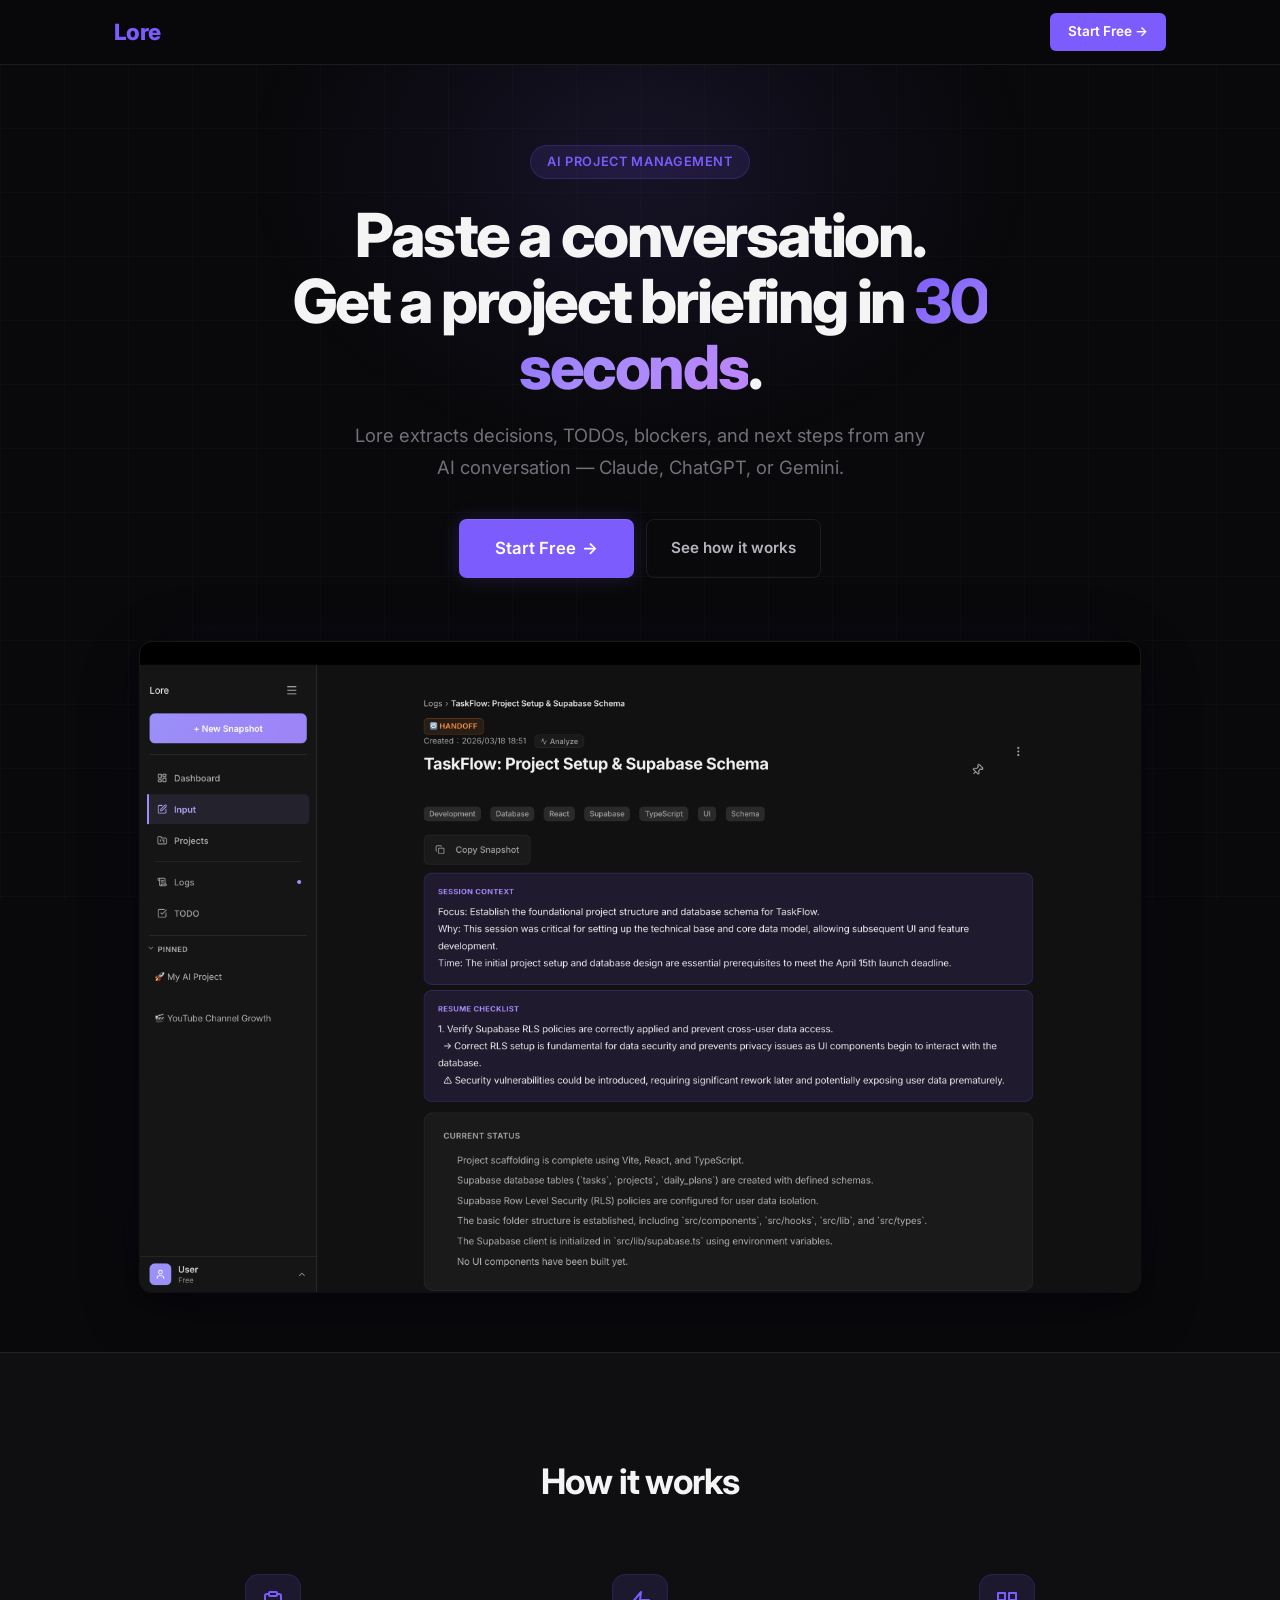
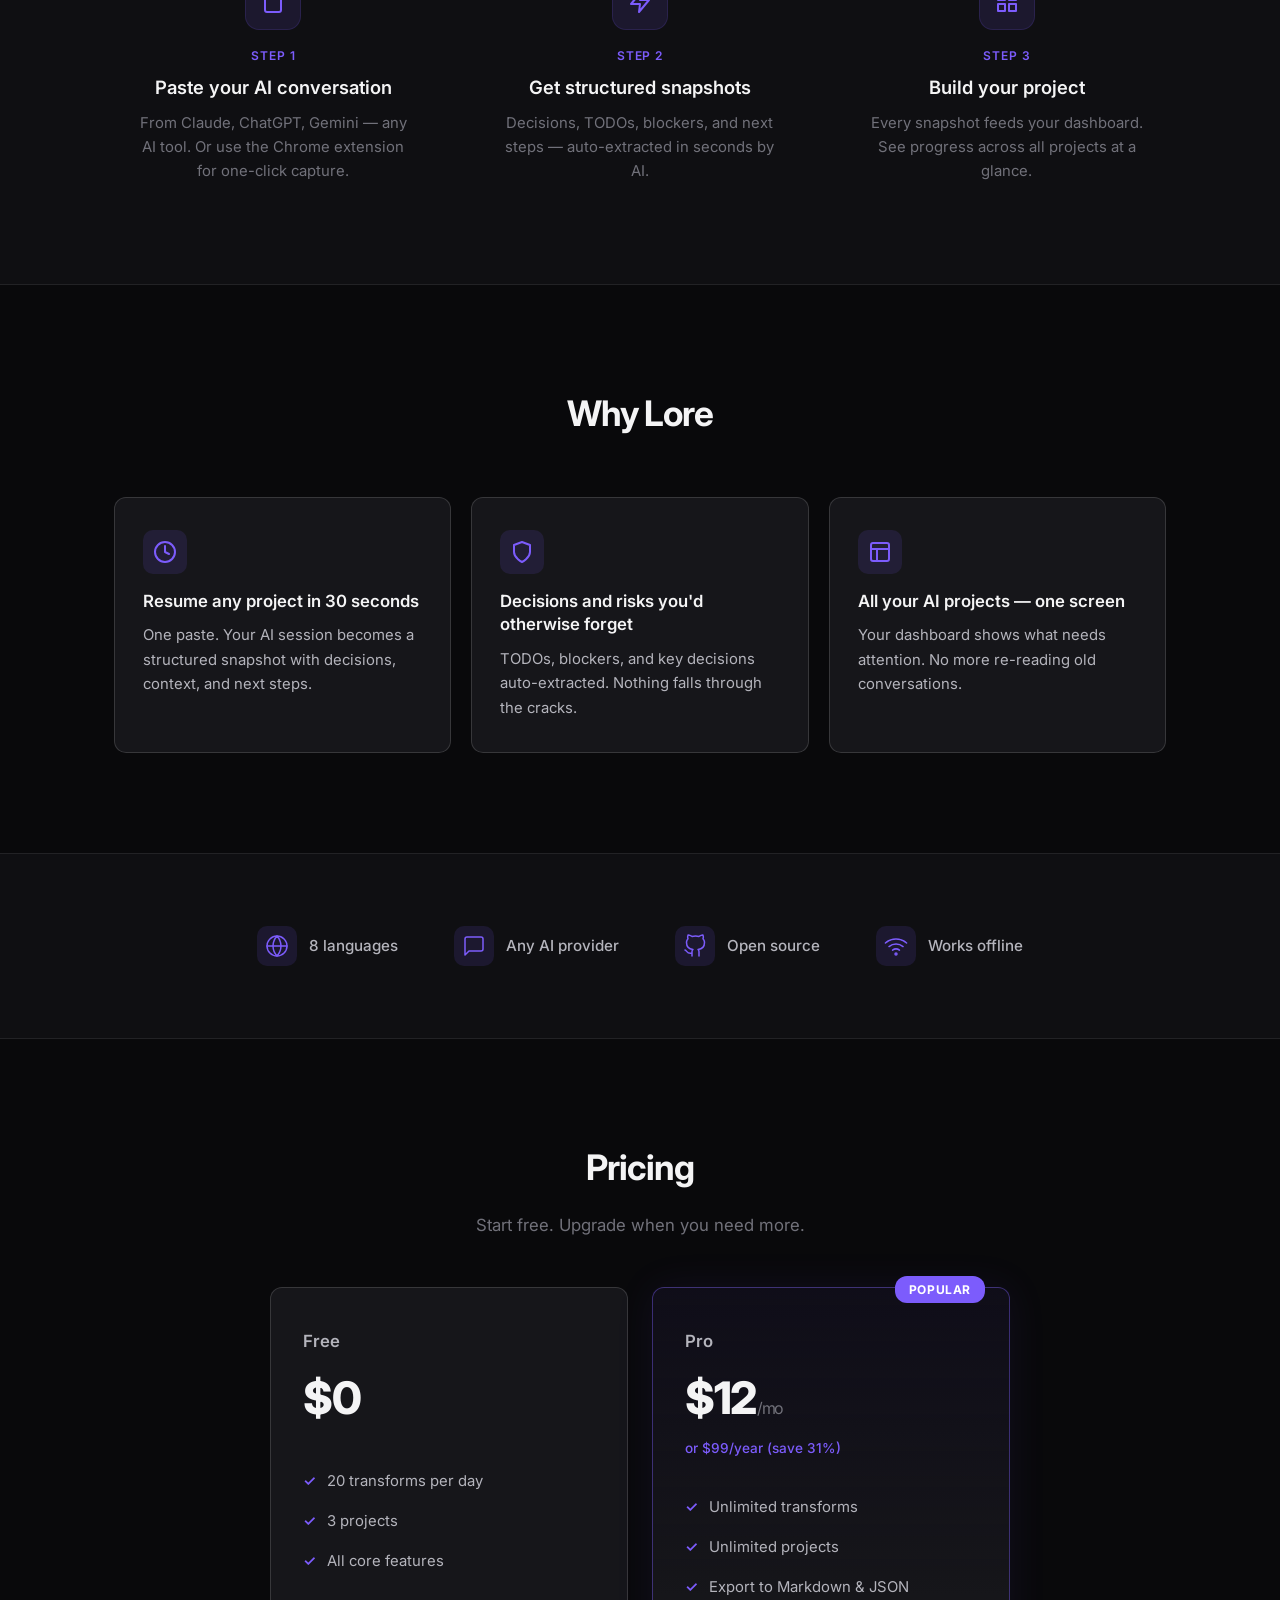
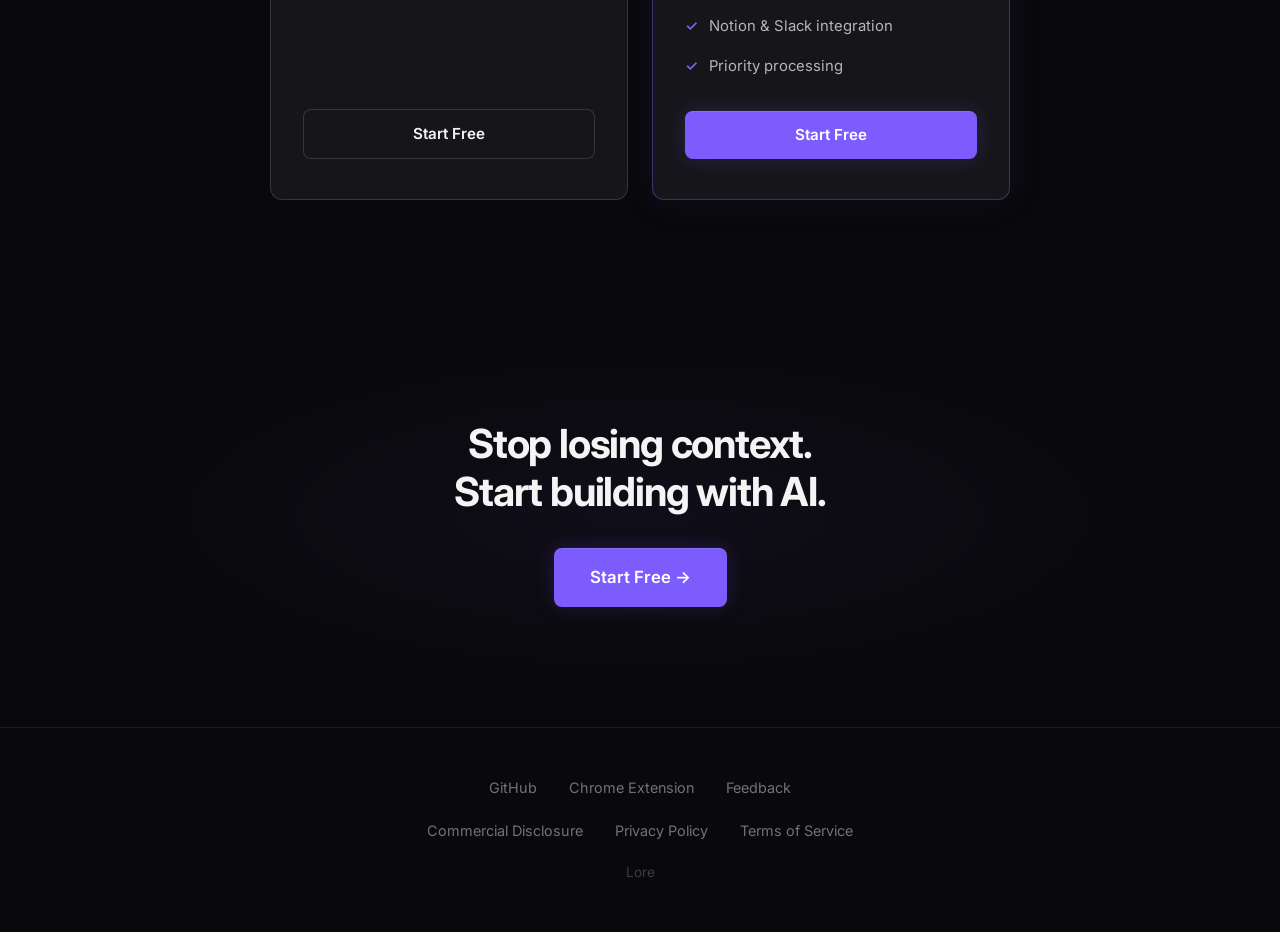
==== index.html @ dc7d28b9 "Initial commit: Lore static landing page" ====
<!DOCTYPE html>
<html lang="en">
<head>
  <meta charset="UTF-8">
  <meta name="viewport" content="width=device-width, initial-scale=1.0">
  <title>Lore — Paste a conversation. Get a project briefing in 30 seconds.</title>
  <meta name="description" content="Lore extracts decisions, TODOs, blockers, and next steps from any AI conversation — Claude, ChatGPT, or Gemini.">
  <meta property="og:title" content="Lore — Paste a conversation. Get a project briefing in 30 seconds.">
  <meta property="og:description" content="Lore extracts decisions, TODOs, blockers, and next steps from any AI conversation — Claude, ChatGPT, or Gemini.">
  <meta property="og:image" content="hero-screenshot.png">
  <meta property="og:type" content="website">
  <meta name="twitter:card" content="summary_large_image">
  <meta name="twitter:title" content="Lore — Paste a conversation. Get a project briefing in 30 seconds.">
  <meta name="twitter:description" content="Lore extracts decisions, TODOs, blockers, and next steps from any AI conversation — Claude, ChatGPT, or Gemini.">
  <meta name="twitter:image" content="hero-screenshot.png">
  <link rel="preconnect" href="https://fonts.googleapis.com">
  <link rel="preconnect" href="https://fonts.gstatic.com" crossorigin>
  <link href="https://fonts.googleapis.com/css2?family=Inter:wght@400;500;600;700;800&display=swap" rel="stylesheet">
  <link rel="stylesheet" href="style.css">
</head>
<body>

  <!-- Background grid -->
  <div class="bg-grid" aria-hidden="true"></div>

  <!-- Header -->
  <header class="site-header">
    <div class="container header-inner">
      <a href="#" class="logo" onclick="window.scrollTo({top:0,behavior:'smooth'});return false;">Lore</a>
      <a href="https://lore-lp-one.vercel.app" class="btn btn-sm">Start Free &rarr;</a>
    </div>
  </header>

  <main>

    <!-- Hero -->
    <section class="hero">
      <div class="hero-glow" aria-hidden="true"></div>
      <div class="container hero-content">
        <div class="hero-badge">AI Project Management</div>
        <h1 class="hero-headline">Paste a conversation.<br>Get a project briefing in <span class="text-gradient">30 seconds</span>.</h1>
        <p class="hero-sub">Lore extracts decisions, TODOs, blockers, and next steps from any AI conversation — Claude, ChatGPT, or Gemini.</p>
        <div class="hero-ctas">
          <a href="https://lore-lp-one.vercel.app" class="btn btn-primary btn-lg">Start Free <span aria-hidden="true">&rarr;</span></a>
          <a href="#how" class="btn btn-ghost">See how it works</a>
        </div>
        <div class="hero-screenshot-wrap">
          <img src="hero-screenshot.png" alt="Lore app screenshot showing a structured project snapshot" class="hero-screenshot" width="1000" height="625" loading="eager">
        </div>
      </div>
    </section>

    <!-- How It Works -->
    <section class="how-it-works" id="how">
      <div class="container">
        <h2 class="section-title">How it works</h2>
        <div class="steps-grid">
          <div class="step">
            <div class="step-icon">
              <svg width="24" height="24" viewBox="0 0 24 24" fill="none" stroke="currentColor" stroke-width="2" stroke-linecap="round" stroke-linejoin="round"><path d="M16 4h2a2 2 0 0 1 2 2v14a2 2 0 0 1-2 2H6a2 2 0 0 1-2-2V6a2 2 0 0 1 2-2h2"/><rect x="8" y="2" width="8" height="4" rx="1" ry="1"/></svg>
            </div>
            <span class="step-number">Step 1</span>
            <h3 class="step-heading">Paste your AI conversation</h3>
            <p class="step-desc">From Claude, ChatGPT, Gemini — any AI tool. Or use the Chrome extension for one-click capture.</p>
          </div>
          <div class="step">
            <div class="step-icon">
              <svg width="24" height="24" viewBox="0 0 24 24" fill="none" stroke="currentColor" stroke-width="2" stroke-linecap="round" stroke-linejoin="round"><polygon points="13 2 3 14 12 14 11 22 21 10 12 10 13 2"/></svg>
            </div>
            <span class="step-number">Step 2</span>
            <h3 class="step-heading">Get structured snapshots</h3>
            <p class="step-desc">Decisions, TODOs, blockers, and next steps — auto-extracted in seconds by AI.</p>
          </div>
          <div class="step">
            <div class="step-icon">
              <svg width="24" height="24" viewBox="0 0 24 24" fill="none" stroke="currentColor" stroke-width="2" stroke-linecap="round" stroke-linejoin="round"><rect x="3" y="3" width="7" height="7"/><rect x="14" y="3" width="7" height="7"/><rect x="14" y="14" width="7" height="7"/><rect x="3" y="14" width="7" height="7"/></svg>
            </div>
            <span class="step-number">Step 3</span>
            <h3 class="step-heading">Build your project</h3>
            <p class="step-desc">Every snapshot feeds your dashboard. See progress across all projects at a glance.</p>
          </div>
        </div>
      </div>
    </section>

    <!-- Features -->
    <section class="features" id="features">
      <div class="container">
        <h2 class="section-title">Why Lore</h2>
        <div class="features-grid">
          <div class="feature-card">
            <div class="feature-icon">
              <svg width="24" height="24" viewBox="0 0 24 24" fill="none" stroke="currentColor" stroke-width="2" stroke-linecap="round" stroke-linejoin="round"><circle cx="12" cy="12" r="10"/><polyline points="12 6 12 12 16 14"/></svg>
            </div>
            <h3 class="feature-heading">Resume any project in 30 seconds</h3>
            <p class="feature-desc">One paste. Your AI session becomes a structured snapshot with decisions, context, and next steps.</p>
          </div>
          <div class="feature-card">
            <div class="feature-icon">
              <svg width="24" height="24" viewBox="0 0 24 24" fill="none" stroke="currentColor" stroke-width="2" stroke-linecap="round" stroke-linejoin="round"><path d="M12 22s8-4 8-10V5l-8-3-8 3v7c0 6 8 10 8 10z"/></svg>
            </div>
            <h3 class="feature-heading">Decisions and risks you'd otherwise forget</h3>
            <p class="feature-desc">TODOs, blockers, and key decisions auto-extracted. Nothing falls through the cracks.</p>
          </div>
          <div class="feature-card">
            <div class="feature-icon">
              <svg width="24" height="24" viewBox="0 0 24 24" fill="none" stroke="currentColor" stroke-width="2" stroke-linecap="round" stroke-linejoin="round"><rect x="3" y="3" width="18" height="18" rx="2" ry="2"/><line x1="3" y1="9" x2="21" y2="9"/><line x1="9" y1="21" x2="9" y2="9"/></svg>
            </div>
            <h3 class="feature-heading">All your AI projects — one screen</h3>
            <p class="feature-desc">Your dashboard shows what needs attention. No more re-reading old conversations.</p>
          </div>
        </div>
      </div>
    </section>

    <!-- Social Proof -->
    <section class="social-proof">
      <div class="container">
        <div class="stats-row">
          <div class="stat">
            <div class="stat-icon-wrap">
              <svg width="24" height="24" viewBox="0 0 24 24" fill="none" stroke="currentColor" stroke-width="1.5" stroke-linecap="round" stroke-linejoin="round"><circle cx="12" cy="12" r="10"/><path d="M2 12h20"/><path d="M12 2a15.3 15.3 0 0 1 4 10 15.3 15.3 0 0 1-4 10 15.3 15.3 0 0 1-4-10 15.3 15.3 0 0 1 4-10z"/></svg>
            </div>
            <span class="stat-label">8 languages</span>
          </div>
          <div class="stat">
            <div class="stat-icon-wrap">
              <svg width="24" height="24" viewBox="0 0 24 24" fill="none" stroke="currentColor" stroke-width="1.5" stroke-linecap="round" stroke-linejoin="round"><path d="M21 15a2 2 0 0 1-2 2H7l-4 4V5a2 2 0 0 1 2-2h14a2 2 0 0 1 2 2z"/></svg>
            </div>
            <span class="stat-label">Any AI provider</span>
          </div>
          <div class="stat">
            <div class="stat-icon-wrap">
              <svg width="24" height="24" viewBox="0 0 24 24" fill="none" stroke="currentColor" stroke-width="1.5" stroke-linecap="round" stroke-linejoin="round"><path d="M9 19c-5 1.5-5-2.5-7-3m14 6v-3.87a3.37 3.37 0 0 0-.94-2.61c3.14-.35 6.44-1.54 6.44-7A5.44 5.44 0 0 0 20 4.77 5.07 5.07 0 0 0 19.91 1S18.73.65 16 2.48a13.38 13.38 0 0 0-7 0C6.27.65 5.09 1 5.09 1A5.07 5.07 0 0 0 5 4.77a5.44 5.44 0 0 0-1.5 3.78c0 5.42 3.3 6.61 6.44 7A3.37 3.37 0 0 0 9 18.13V22"/></svg>
            </div>
            <span class="stat-label">Open source</span>
          </div>
          <div class="stat">
            <div class="stat-icon-wrap">
              <svg width="24" height="24" viewBox="0 0 24 24" fill="none" stroke="currentColor" stroke-width="1.5" stroke-linecap="round" stroke-linejoin="round"><path d="M5 12.55a11 11 0 0 1 14.08 0"/><path d="M1.42 9a16 16 0 0 1 21.16 0"/><path d="M8.53 16.11a6 6 0 0 1 6.95 0"/><circle cx="12" cy="20" r="1"/></svg>
            </div>
            <span class="stat-label">Works offline</span>
          </div>
        </div>
      </div>
    </section>

    <!-- Pricing -->
    <section class="pricing" id="pricing">
      <div class="container">
        <h2 class="section-title">Pricing</h2>
        <p class="section-subtitle">Start free. Upgrade when you need more.</p>
        <div class="pricing-grid">
          <div class="pricing-card">
            <h3 class="pricing-tier">Free</h3>
            <div class="pricing-amount">$0</div>
            <ul class="pricing-features">
              <li>20 transforms per day</li>
              <li>3 projects</li>
              <li>All core features</li>
            </ul>
            <a href="https://lore-lp-one.vercel.app" class="btn btn-secondary">Start Free</a>
          </div>
          <div class="pricing-card pricing-card--pro">
            <div class="pricing-badge">Popular</div>
            <h3 class="pricing-tier">Pro</h3>
            <div class="pricing-amount">$12<span class="pricing-period">/mo</span></div>
            <p class="pricing-annual">or $99/year (save 31%)</p>
            <ul class="pricing-features">
              <li>Unlimited transforms</li>
              <li>Unlimited projects</li>
              <li>Export to Markdown & JSON</li>
              <li>Notion & Slack integration</li>
              <li>Priority processing</li>
            </ul>
            <a href="https://lore-lp-one.vercel.app" class="btn btn-primary">Start Free</a>
          </div>
        </div>
      </div>
    </section>

    <!-- CTA -->
    <section class="final-cta">
      <div class="container">
        <h2 class="cta-headline">Stop losing context.<br>Start building with AI.</h2>
        <a href="https://lore-lp-one.vercel.app" class="btn btn-primary btn-lg">Start Free &rarr;</a>
      </div>
    </section>

  </main>

  <!-- Footer -->
  <footer class="site-footer">
    <div class="container footer-inner">
      <nav class="footer-links" aria-label="Footer navigation">
        <a href="https://github.com/yo-ban/lore-pwa" target="_blank" rel="noopener noreferrer">GitHub</a>
        <a href="https://chromewebstore.google.com/detail/lore-ai-conversation-snap/opkdpjpgkjcjpkahbljjnhnahliedmkc" target="_blank" rel="noopener noreferrer">Chrome Extension</a>
        <a href="https://github.com/yo-ban/lore-pwa/issues" target="_blank" rel="noopener noreferrer">Feedback</a>
      </nav>
      <nav class="footer-links footer-legal" aria-label="Legal">
        <a href="legal/tokushoho.html">Commercial Disclosure</a>
        <a href="legal/privacy.html">Privacy Policy</a>
        <a href="legal/terms.html">Terms of Service</a>
      </nav>
      <p class="footer-brand">Lore</p>
    </div>
  </footer>

</body>
</html>
---- style.css ----
/* ============================================
   Lore Landing Page — style.css
   ============================================ */

/* --- Reset & Base --- */
*, *::before, *::after { margin: 0; padding: 0; box-sizing: border-box; }

:root {
  --bg: #09090b;
  --bg-alt: #0f0f12;
  --surface: #16161a;
  --surface-hover: #1c1c22;
  --text: #f4f4f5;
  --text-secondary: #b4b4bc;
  --muted: #71717a;
  --accent: #7c5cfc;
  --accent-hover: #6a48e6;
  --accent-soft: rgba(124, 92, 252, 0.12);
  --accent-glow: rgba(124, 92, 252, 0.2);
  --border: rgba(255, 255, 255, 0.08);
  --border-strong: rgba(255, 255, 255, 0.14);
  --radius: 12px;
  --max-w: 1100px;
}

html { scroll-behavior: smooth; -webkit-font-smoothing: antialiased; }

body {
  font-family: 'Inter', -apple-system, BlinkMacSystemFont, 'Segoe UI', sans-serif;
  background: var(--bg);
  color: var(--text);
  line-height: 1.6;
  overflow-x: hidden;
  position: relative;
}

img { max-width: 100%; height: auto; display: block; }
a { color: inherit; text-decoration: none; }
ul { list-style: none; }

/* --- Background grid --- */
.bg-grid {
  position: fixed;
  inset: 0;
  background-image:
    linear-gradient(rgba(255,255,255,0.02) 1px, transparent 1px),
    linear-gradient(90deg, rgba(255,255,255,0.02) 1px, transparent 1px);
  background-size: 64px 64px;
  pointer-events: none;
  z-index: 0;
}

/* --- Layout --- */
.container { max-width: var(--max-w); margin: 0 auto; padding: 0 24px; }

/* --- Header --- */
.site-header {
  position: sticky; top: 0; z-index: 100;
  background: rgba(9, 9, 11, 0.8);
  backdrop-filter: blur(16px);
  -webkit-backdrop-filter: blur(16px);
  border-bottom: 1px solid var(--border);
}

.header-inner {
  display: flex; align-items: center; justify-content: space-between; height: 64px;
}

.logo { font-size: 1.4rem; font-weight: 800; color: var(--accent); letter-spacing: -0.03em; }

/* --- Buttons --- */
.btn {
  display: inline-flex; align-items: center; gap: 6px;
  font-family: inherit; font-weight: 600; font-size: 0.95rem;
  border: none; border-radius: 8px; padding: 12px 24px;
  cursor: pointer; transition: all 0.2s; text-decoration: none;
}

.btn-sm { font-size: 0.85rem; padding: 8px 18px; background: var(--accent); color: #fff; border-radius: 6px; }
.btn-sm:hover { background: var(--accent-hover); }

.btn-lg { font-size: 1.05rem; padding: 16px 36px; }

.btn-primary {
  background: var(--accent); color: #fff;
  box-shadow: 0 0 20px var(--accent-glow), inset 0 1px 0 rgba(255,255,255,0.1);
}
.btn-primary:hover {
  background: var(--accent-hover);
  box-shadow: 0 0 32px var(--accent-glow), inset 0 1px 0 rgba(255,255,255,0.1);
  transform: translateY(-1px);
}

.btn-secondary {
  background: var(--surface); color: var(--text);
  border: 1px solid var(--border-strong);
}
.btn-secondary:hover { border-color: rgba(255,255,255,0.25); background: var(--surface-hover); }

.btn-ghost {
  background: transparent; color: var(--text-secondary);
  border: 1px solid var(--border);
}
.btn-ghost:hover { border-color: var(--border-strong); color: var(--text); }

/* --- Gradient text --- */
.text-gradient {
  background: linear-gradient(135deg, var(--accent), #a78bfa, #c084fc);
  -webkit-background-clip: text; -webkit-text-fill-color: transparent;
  background-clip: text;
}

/* --- Hero --- */
.hero {
  position: relative; padding: 80px 0 60px; text-align: center; overflow: hidden;
}

.hero-glow {
  position: absolute; top: -200px; left: 50%; transform: translateX(-50%);
  width: 800px; height: 600px;
  background: radial-gradient(ellipse at center, rgba(124, 92, 252, 0.12) 0%, rgba(124, 92, 252, 0.04) 40%, transparent 70%);
  pointer-events: none;
}

.hero-content { position: relative; z-index: 1; }

.hero-badge {
  display: inline-block; font-size: 0.8rem; font-weight: 600; letter-spacing: 0.05em; text-transform: uppercase;
  color: var(--accent); background: var(--accent-soft);
  border: 1px solid rgba(124, 92, 252, 0.2); border-radius: 20px;
  padding: 6px 16px; margin-bottom: 24px;
}

.hero-headline {
  font-size: 3.8rem; font-weight: 800; line-height: 1.08;
  letter-spacing: -0.04em; max-width: 820px; margin: 0 auto 20px;
}

.hero-sub {
  font-size: 1.15rem; color: var(--muted); max-width: 580px;
  margin: 0 auto 36px; line-height: 1.7;
}

.hero-ctas { display: flex; gap: 12px; justify-content: center; flex-wrap: wrap; }

.hero-screenshot-wrap { margin-top: 64px; }

.hero-screenshot {
  max-width: 1000px; margin: 0 auto; border-radius: var(--radius);
  box-shadow:
    0 4px 24px rgba(0,0,0,0.4),
    0 20px 60px rgba(0,0,0,0.3),
    0 0 0 1px var(--border),
    0 0 80px rgba(124, 92, 252, 0.06);
}

/* --- Section shared --- */
.section-title {
  font-size: 2.2rem; font-weight: 700; text-align: center;
  letter-spacing: -0.03em; margin-bottom: 16px;
}

.section-subtitle {
  text-align: center; color: var(--muted); font-size: 1.05rem; margin-bottom: 48px;
}

/* --- How It Works --- */
.how-it-works {
  padding: 100px 0; background: var(--bg-alt);
  border-top: 1px solid var(--border); border-bottom: 1px solid var(--border);
}

.how-it-works .section-title { margin-bottom: 64px; }

.steps-grid { display: grid; grid-template-columns: repeat(3, 1fr); gap: 48px; }

.step { text-align: center; }

.step-icon {
  display: inline-flex; align-items: center; justify-content: center;
  width: 56px; height: 56px; border-radius: 14px;
  background: var(--accent-soft); color: var(--accent);
  margin-bottom: 16px; border: 1px solid rgba(124, 92, 252, 0.15);
}

.step-number {
  display: block; font-size: 0.75rem; font-weight: 600;
  text-transform: uppercase; letter-spacing: 0.08em;
  color: var(--accent); margin-bottom: 8px;
}

.step-heading { font-size: 1.15rem; font-weight: 600; margin-bottom: 10px; color: var(--text); }
.step-desc { color: var(--muted); font-size: 0.93rem; line-height: 1.6; max-width: 280px; margin: 0 auto; }

/* --- Features --- */
.features { padding: 100px 0; }
.features .section-title { margin-bottom: 56px; }

.features-grid { display: grid; grid-template-columns: repeat(3, 1fr); gap: 20px; }

.feature-card {
  background: var(--surface); border: 1px solid var(--border-strong);
  border-radius: var(--radius); padding: 32px 28px;
  transition: all 0.25s;
  position: relative; overflow: hidden;
}

.feature-card::before {
  content: ''; position: absolute; top: 0; left: 0; right: 0; height: 2px;
  background: linear-gradient(90deg, transparent, var(--accent), transparent);
  opacity: 0; transition: opacity 0.25s;
}

.feature-card:hover { border-color: rgba(124, 92, 252, 0.3); background: var(--surface-hover); }
.feature-card:hover::before { opacity: 1; }

.feature-icon {
  display: inline-flex; align-items: center; justify-content: center;
  width: 44px; height: 44px; border-radius: 10px;
  background: var(--accent-soft); color: var(--accent);
  margin-bottom: 16px;
}

.feature-heading { font-size: 1.05rem; font-weight: 600; margin-bottom: 10px; line-height: 1.4; }
.feature-desc { color: var(--text-secondary); font-size: 0.93rem; line-height: 1.65; }

/* --- Social Proof --- */
.social-proof {
  padding: 72px 0; background: var(--bg-alt);
  border-top: 1px solid var(--border); border-bottom: 1px solid var(--border);
}

.stats-row { display: flex; justify-content: center; gap: 56px; flex-wrap: wrap; }

.stat { display: flex; align-items: center; gap: 12px; }

.stat-icon-wrap {
  display: flex; align-items: center; justify-content: center;
  width: 40px; height: 40px; border-radius: 10px;
  background: var(--accent-soft); color: var(--accent);
}

.stat-label { font-size: 0.95rem; font-weight: 500; color: var(--text-secondary); }

/* --- Pricing --- */
.pricing { padding: 100px 0; }

.pricing-grid {
  display: grid; grid-template-columns: repeat(2, 1fr);
  gap: 24px; max-width: 740px; margin: 0 auto;
}

.pricing-card {
  background: var(--surface); border: 1px solid var(--border-strong);
  border-radius: var(--radius); padding: 40px 32px;
  display: flex; flex-direction: column; position: relative;
}

.pricing-card--pro {
  border: 1px solid rgba(124, 92, 252, 0.4);
  background: linear-gradient(180deg, rgba(124, 92, 252, 0.06) 0%, var(--surface) 60%);
  box-shadow: 0 0 40px rgba(124, 92, 252, 0.08);
}

.pricing-badge {
  position: absolute; top: -12px; right: 24px;
  background: var(--accent); color: #fff;
  font-size: 0.75rem; font-weight: 700; text-transform: uppercase; letter-spacing: 0.05em;
  padding: 4px 14px; border-radius: 12px;
}

.pricing-tier { font-size: 1.05rem; font-weight: 600; margin-bottom: 8px; color: var(--text-secondary); }
.pricing-amount { font-size: 2.8rem; font-weight: 800; letter-spacing: -0.03em; margin-bottom: 4px; }
.pricing-period { font-size: 1rem; font-weight: 400; color: var(--muted); }
.pricing-annual { font-size: 0.85rem; color: var(--accent); margin-bottom: 4px; font-weight: 500; }

.pricing-features { margin: 24px 0; flex: 1; }

.pricing-features li {
  padding: 8px 0 8px 24px; font-size: 0.93rem; color: var(--text-secondary);
  position: relative;
}

.pricing-features li::before {
  content: '✓'; position: absolute; left: 0; color: var(--accent); font-weight: 600;
}

.pricing-card .btn { text-align: center; width: 100%; justify-content: center; }

/* --- Final CTA --- */
.final-cta {
  padding: 120px 0; text-align: center;
  background: radial-gradient(ellipse at center, rgba(124, 92, 252, 0.06) 0%, transparent 60%);
}

.cta-headline {
  font-size: 2.5rem; font-weight: 700; letter-spacing: -0.03em;
  margin-bottom: 32px; line-height: 1.2;
}

/* --- Footer --- */
.site-footer { border-top: 1px solid var(--border); padding: 48px 0; }

.footer-inner { display: flex; flex-direction: column; align-items: center; gap: 20px; }

.footer-links { display: flex; gap: 32px; flex-wrap: wrap; justify-content: center; }
.footer-links a { font-size: 0.9rem; color: var(--muted); transition: color 0.2s; }
.footer-links a:hover { color: var(--text); }

.footer-brand { font-size: 0.85rem; color: var(--muted); opacity: 0.5; }

/* --- Responsive --- */
@media (max-width: 768px) {
  .hero { padding: 60px 0 48px; }
  .hero-headline { font-size: 2.2rem; }
  .hero-sub { font-size: 1rem; }
  .hero-ctas { flex-direction: column; align-items: center; }
  .section-title { font-size: 1.7rem; }
  .steps-grid { grid-template-columns: 1fr; gap: 36px; }
  .features-grid { grid-template-columns: 1fr; gap: 16px; }
  .stats-row { flex-direction: column; align-items: center; gap: 20px; }
  .pricing-grid { grid-template-columns: 1fr; }
  .how-it-works, .features, .pricing { padding: 64px 0; }
  .final-cta { padding: 80px 0; }
  .cta-headline { font-size: 1.8rem; }
  .hero-screenshot-wrap { margin-top: 40px; }
  .btn-lg { padding: 14px 28px; font-size: 1rem; }
}
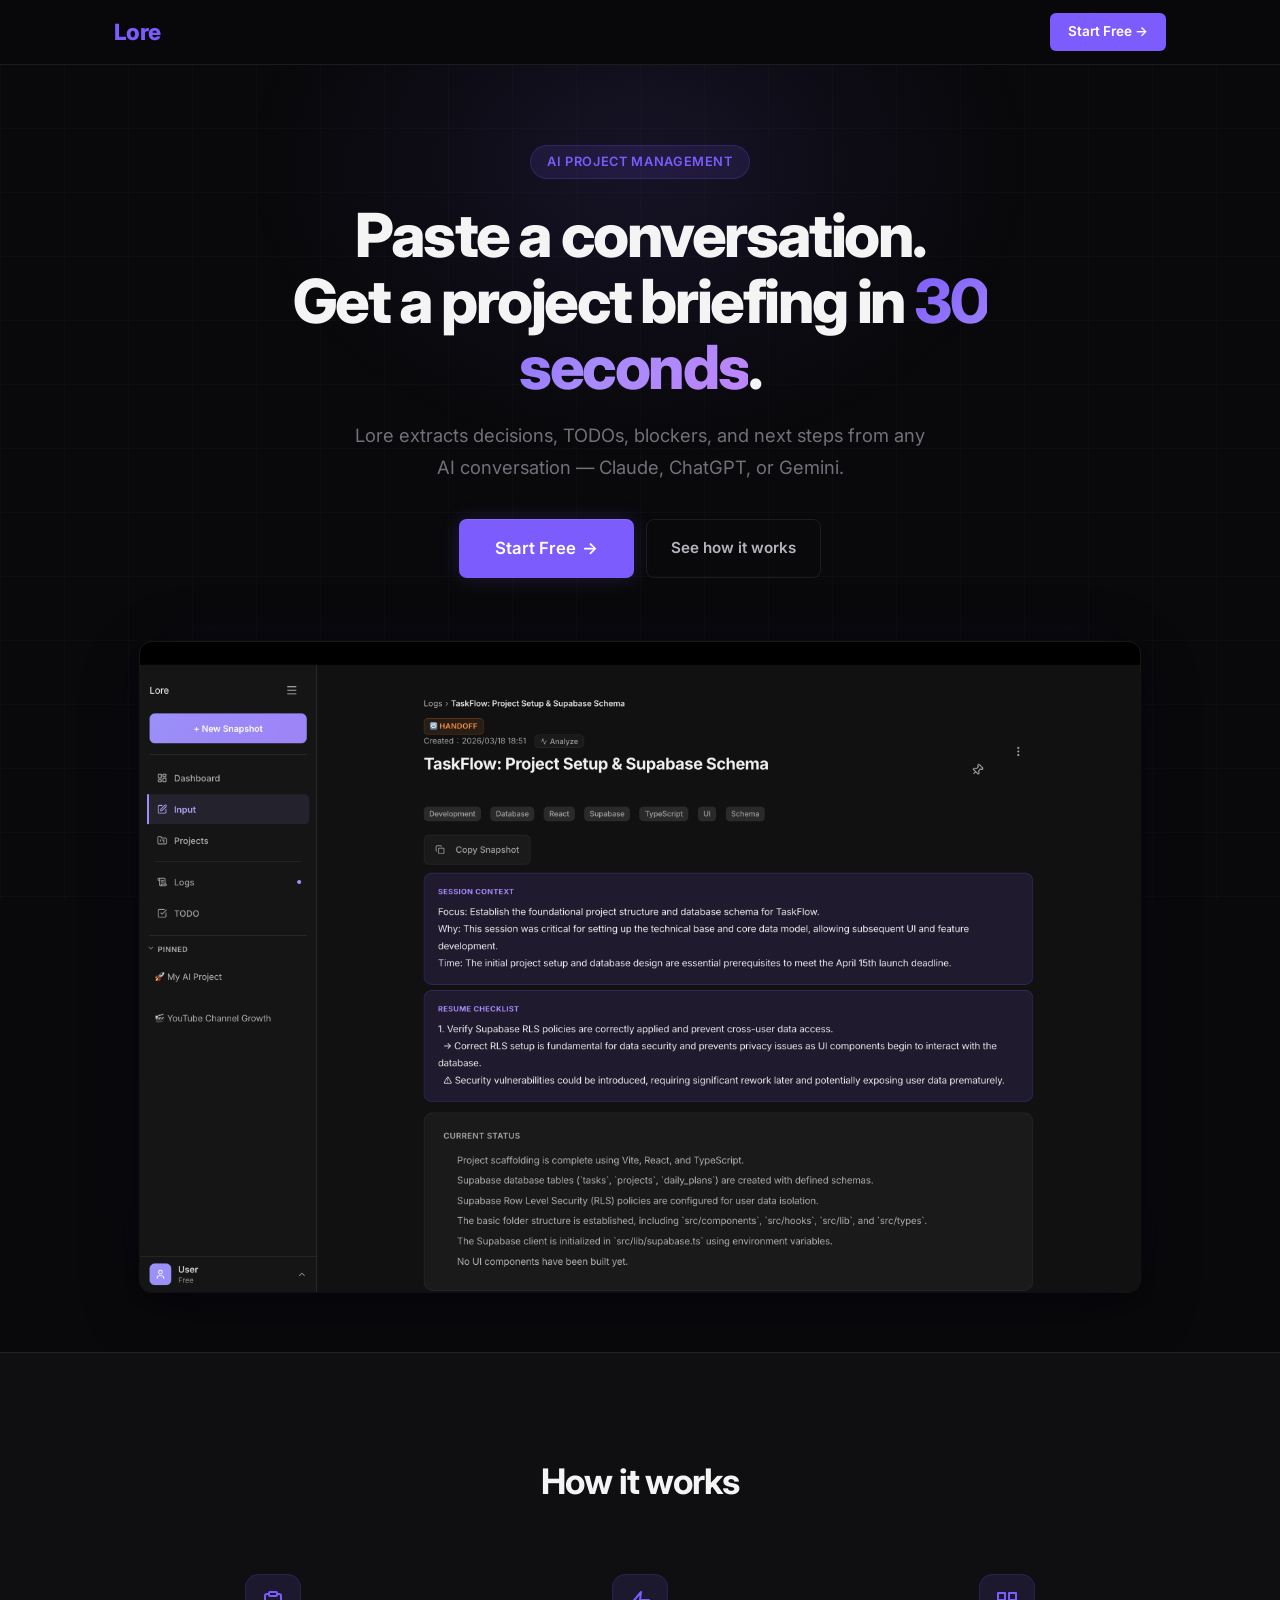
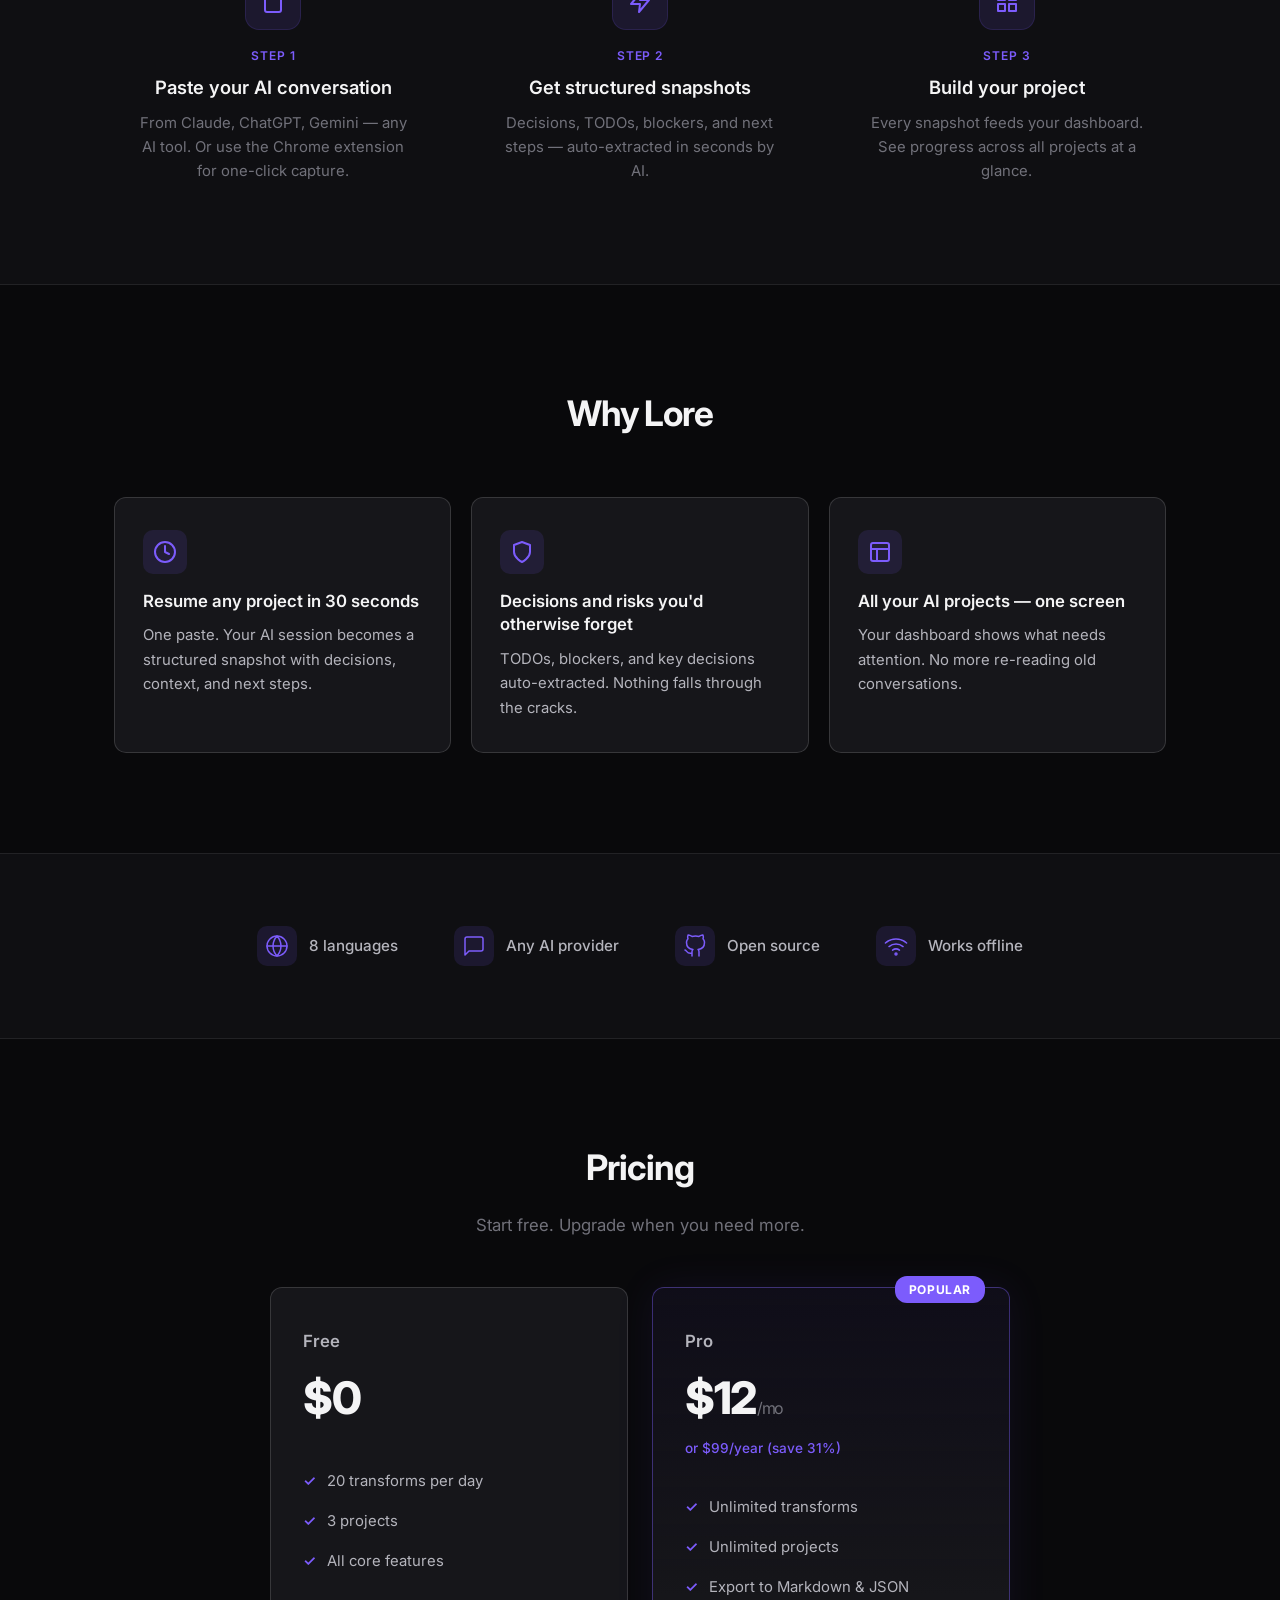
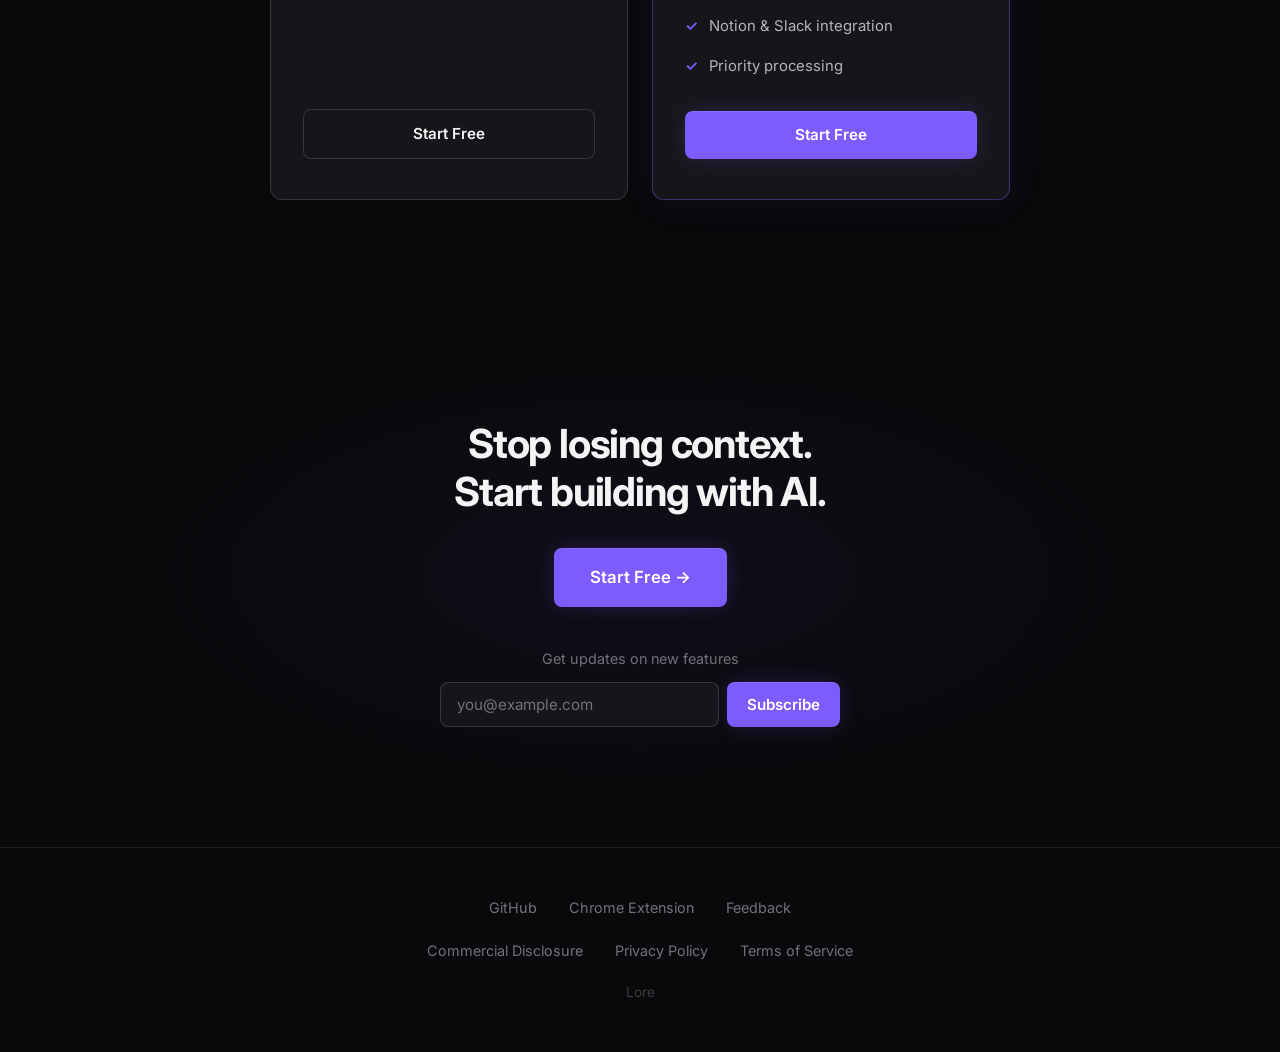
==== commit 09390b05: "feat: email signup form + style" ====
--- a/index.html
+++ b/index.html
@@ -7,12 +7,13 @@
   <meta name="description" content="Lore extracts decisions, TODOs, blockers, and next steps from any AI conversation — Claude, ChatGPT, or Gemini.">
   <meta property="og:title" content="Lore — Paste a conversation. Get a project briefing in 30 seconds.">
   <meta property="og:description" content="Lore extracts decisions, TODOs, blockers, and next steps from any AI conversation — Claude, ChatGPT, or Gemini.">
-  <meta property="og:image" content="hero-screenshot.png">
+  <meta property="og:image" content="https://lore-landing-vert.vercel.app/hero-screenshot.png">
   <meta property="og:type" content="website">
+  <meta property="og:url" content="https://lore-landing-vert.vercel.app">
   <meta name="twitter:card" content="summary_large_image">
   <meta name="twitter:title" content="Lore — Paste a conversation. Get a project briefing in 30 seconds.">
   <meta name="twitter:description" content="Lore extracts decisions, TODOs, blockers, and next steps from any AI conversation — Claude, ChatGPT, or Gemini.">
-  <meta name="twitter:image" content="hero-screenshot.png">
+  <meta name="twitter:image" content="https://lore-landing-vert.vercel.app/hero-screenshot.png">
   <link rel="preconnect" href="https://fonts.googleapis.com">
   <link rel="preconnect" href="https://fonts.gstatic.com" crossorigin>
   <link href="https://fonts.googleapis.com/css2?family=Inter:wght@400;500;600;700;800&display=swap" rel="stylesheet">
@@ -27,7 +28,7 @@
   <header class="site-header">
     <div class="container header-inner">
       <a href="#" class="logo" onclick="window.scrollTo({top:0,behavior:'smooth'});return false;">Lore</a>
-      <a href="https://lore-lp-one.vercel.app" class="btn btn-sm">Start Free &rarr;</a>
+      <a href="https://lore-lp-one.vercel.app" target="_blank" rel="noopener noreferrer" class="btn btn-sm">Start Free &rarr;</a>
     </div>
   </header>
 
@@ -41,7 +42,7 @@
         <h1 class="hero-headline">Paste a conversation.<br>Get a project briefing in <span class="text-gradient">30 seconds</span>.</h1>
         <p class="hero-sub">Lore extracts decisions, TODOs, blockers, and next steps from any AI conversation — Claude, ChatGPT, or Gemini.</p>
         <div class="hero-ctas">
-          <a href="https://lore-lp-one.vercel.app" class="btn btn-primary btn-lg">Start Free <span aria-hidden="true">&rarr;</span></a>
+          <a href="https://lore-lp-one.vercel.app" target="_blank" rel="noopener noreferrer" class="btn btn-primary btn-lg">Start Free <span aria-hidden="true">&rarr;</span></a>
           <a href="#how" class="btn btn-ghost">See how it works</a>
         </div>
         <div class="hero-screenshot-wrap">
@@ -159,7 +160,7 @@
               <li>3 projects</li>
               <li>All core features</li>
             </ul>
-            <a href="https://lore-lp-one.vercel.app" class="btn btn-secondary">Start Free</a>
+            <a href="https://lore-lp-one.vercel.app" target="_blank" rel="noopener noreferrer" class="btn btn-secondary">Start Free</a>
           </div>
           <div class="pricing-card pricing-card--pro">
             <div class="pricing-badge">Popular</div>
@@ -173,17 +174,24 @@
               <li>Notion & Slack integration</li>
               <li>Priority processing</li>
             </ul>
-            <a href="https://lore-lp-one.vercel.app" class="btn btn-primary">Start Free</a>
-          </div>
-        </div>
-      </div>
-    </section>
-
-    <!-- CTA -->
+            <a href="https://lore-lp-one.vercel.app" target="_blank" rel="noopener noreferrer" class="btn btn-primary">Start Free</a>
+          </div>
+        </div>
+      </div>
+    </section>
+
+    <!-- CTA + Email -->
     <section class="final-cta">
       <div class="container">
         <h2 class="cta-headline">Stop losing context.<br>Start building with AI.</h2>
-        <a href="https://lore-lp-one.vercel.app" class="btn btn-primary btn-lg">Start Free &rarr;</a>
+        <a href="https://lore-lp-one.vercel.app" target="_blank" rel="noopener noreferrer" class="btn btn-primary btn-lg">Start Free &rarr;</a>
+        <div class="email-signup">
+          <p class="email-label">Get updates on new features</p>
+          <form class="email-form" action="https://formspree.io/f/placeholder" method="POST">
+            <input type="email" name="email" placeholder="you@example.com" required class="email-input">
+            <button type="submit" class="btn btn-primary btn-email">Subscribe</button>
+          </form>
+        </div>
       </div>
     </section>
 
--- a/style.css
+++ b/style.css
@@ -298,6 +298,56 @@
   margin-bottom: 32px; line-height: 1.2;
 }
 
+/* --- Email Signup --- */
+.email-signup {
+  margin-top: 40px;
+}
+
+.email-label {
+  font-size: 0.9rem;
+  color: var(--muted);
+  margin-bottom: 12px;
+}
+
+.email-form {
+  display: flex;
+  gap: 8px;
+  max-width: 400px;
+  margin: 0 auto;
+}
+
+.email-input {
+  flex: 1;
+  padding: 12px 16px;
+  border-radius: 8px;
+  border: 1px solid var(--border-strong);
+  background: var(--surface);
+  color: var(--text);
+  font-family: inherit;
+  font-size: 0.95rem;
+  outline: none;
+  transition: border-color 0.2s;
+}
+
+.email-input:focus {
+  border-color: var(--accent);
+}
+
+.email-input::placeholder {
+  color: var(--muted);
+}
+
+.btn-email {
+  padding: 12px 20px;
+  white-space: nowrap;
+}
+
+@media (max-width: 768px) {
+  .email-form {
+    flex-direction: column;
+  }
+}
+
 /* --- Footer --- */
 .site-footer { border-top: 1px solid var(--border); padding: 48px 0; }
 
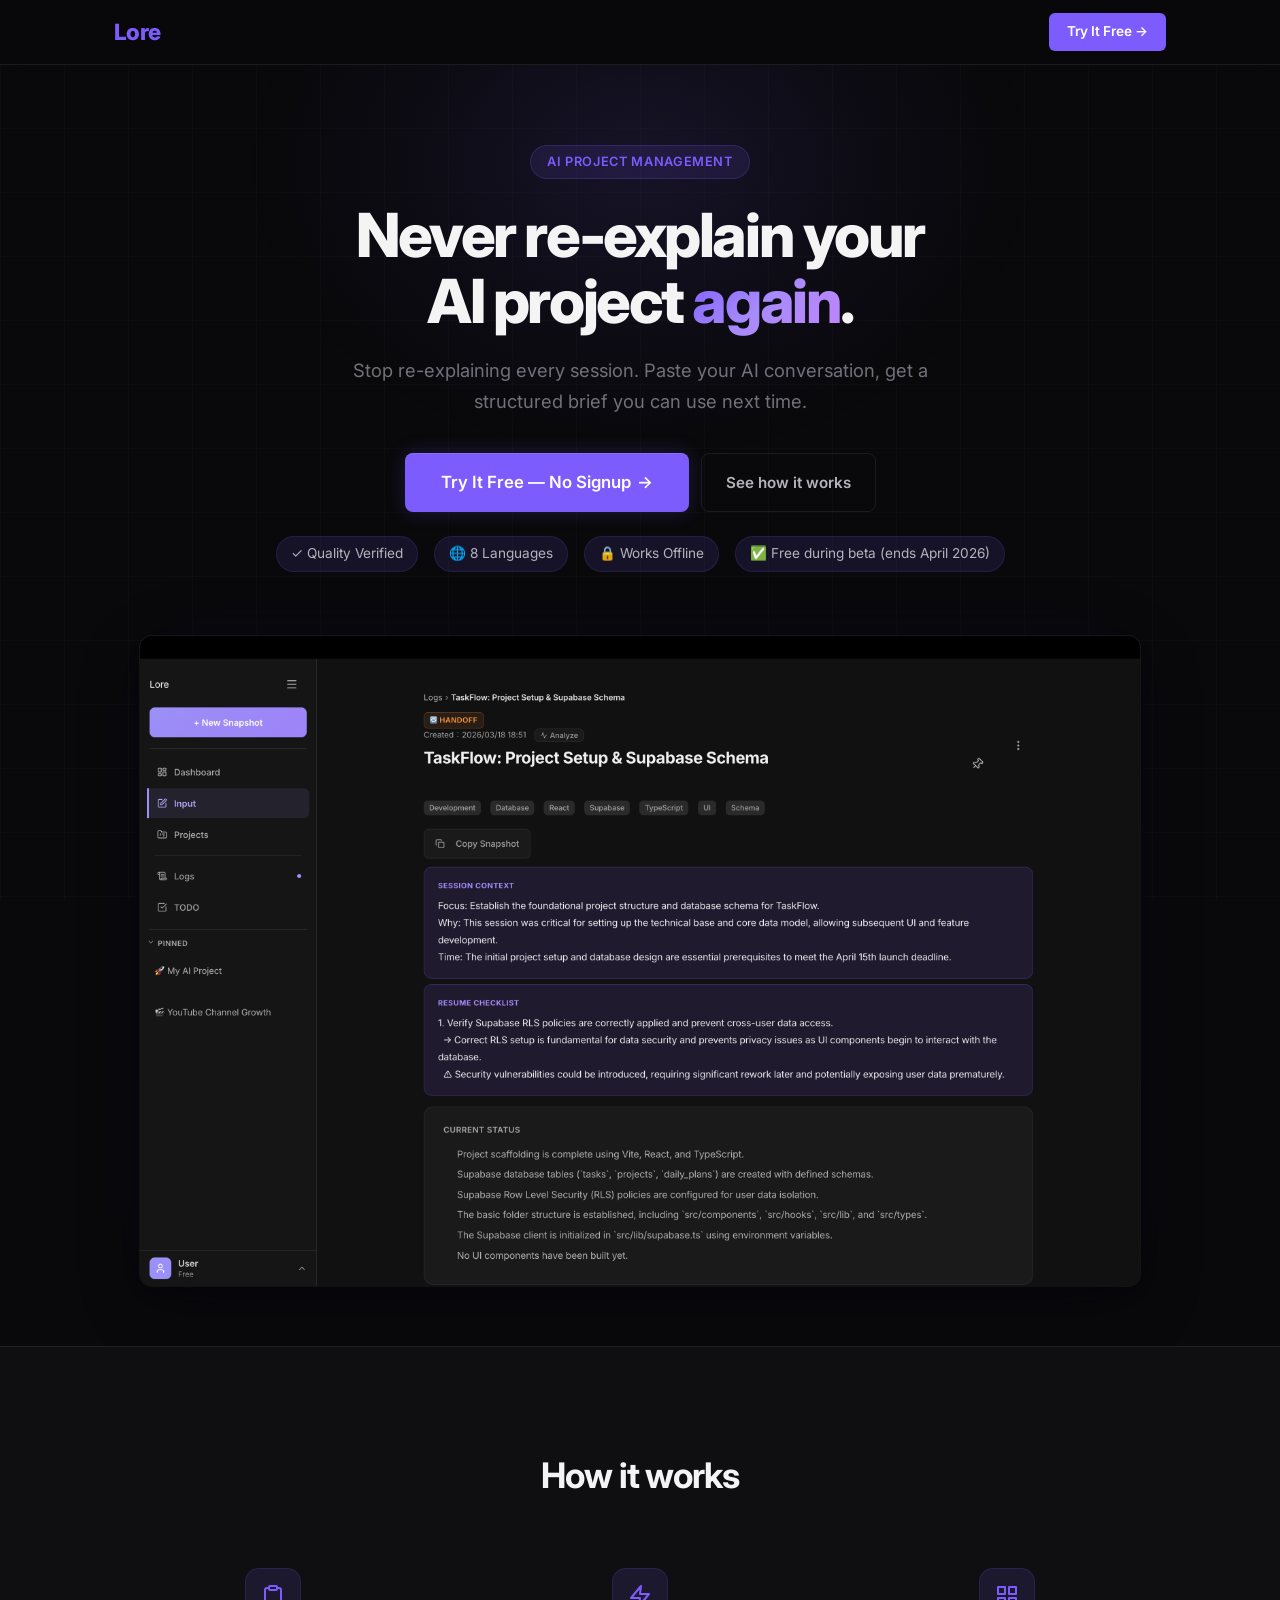
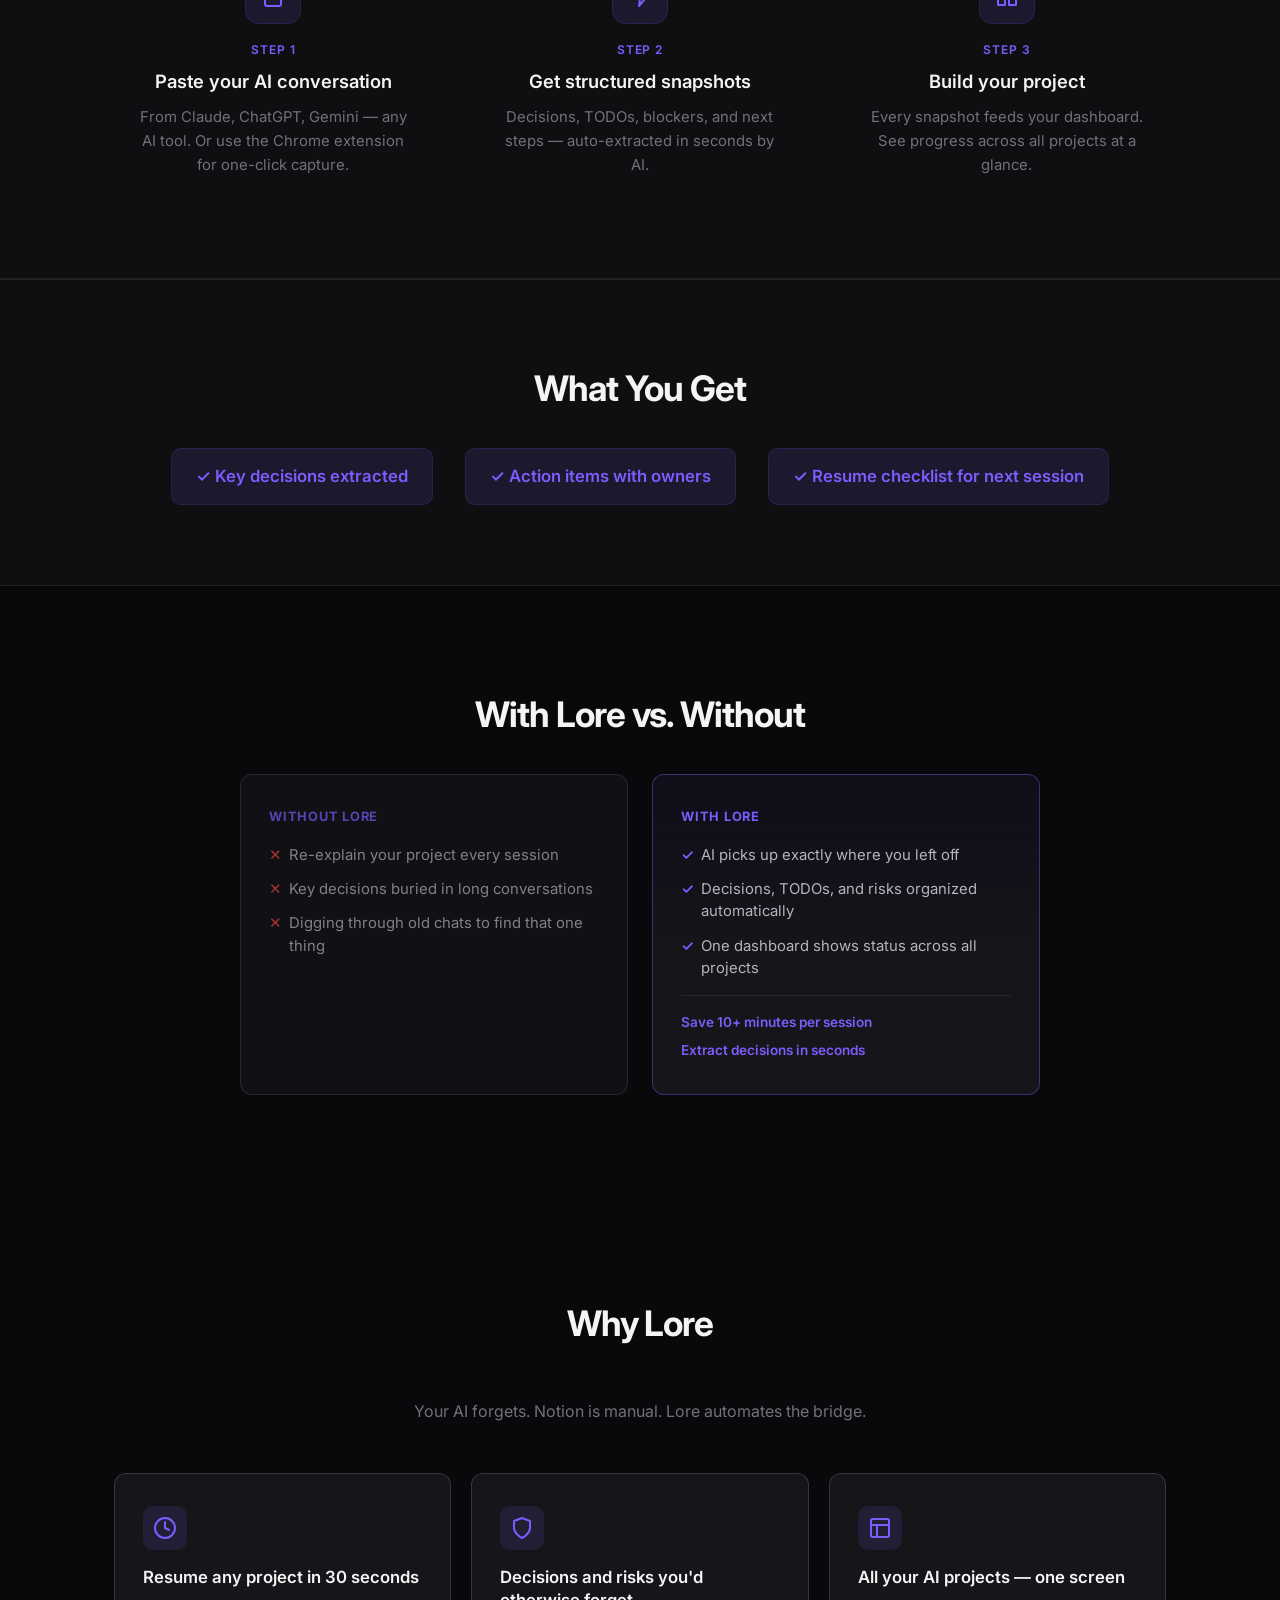
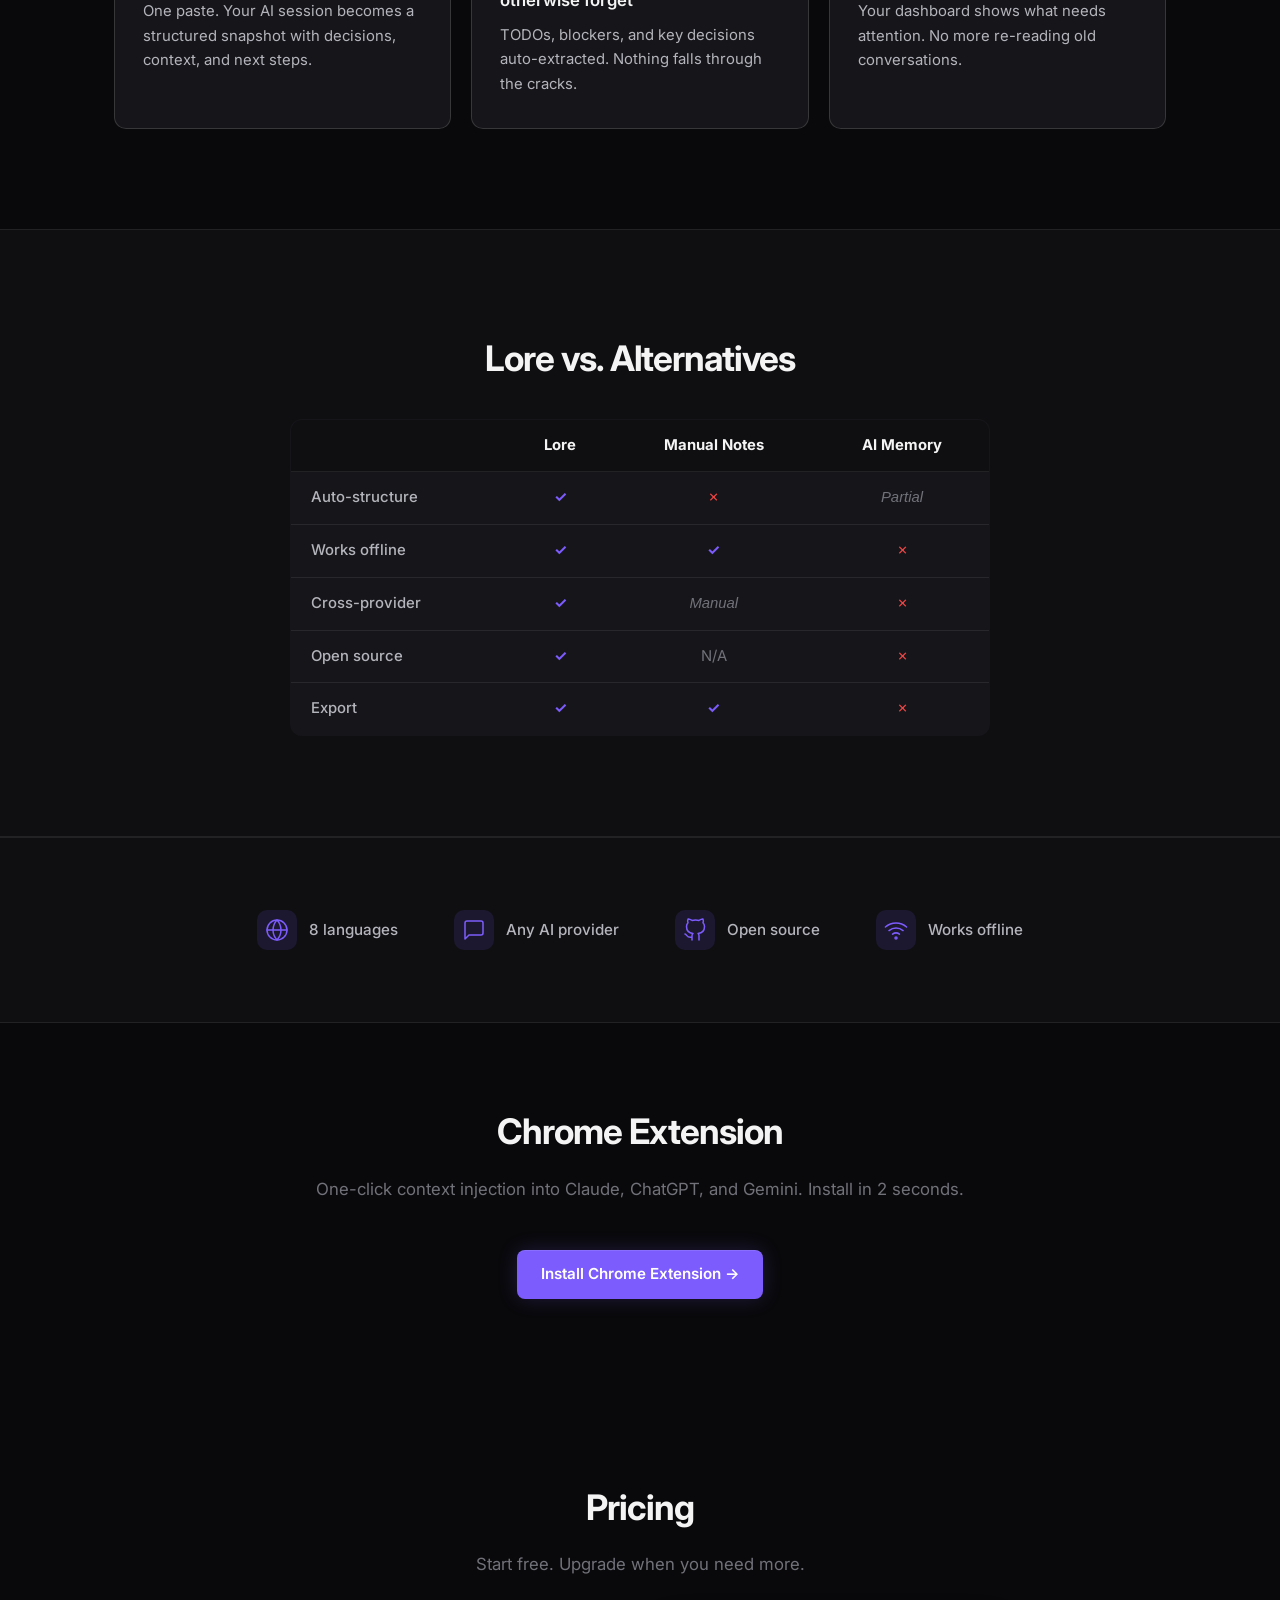
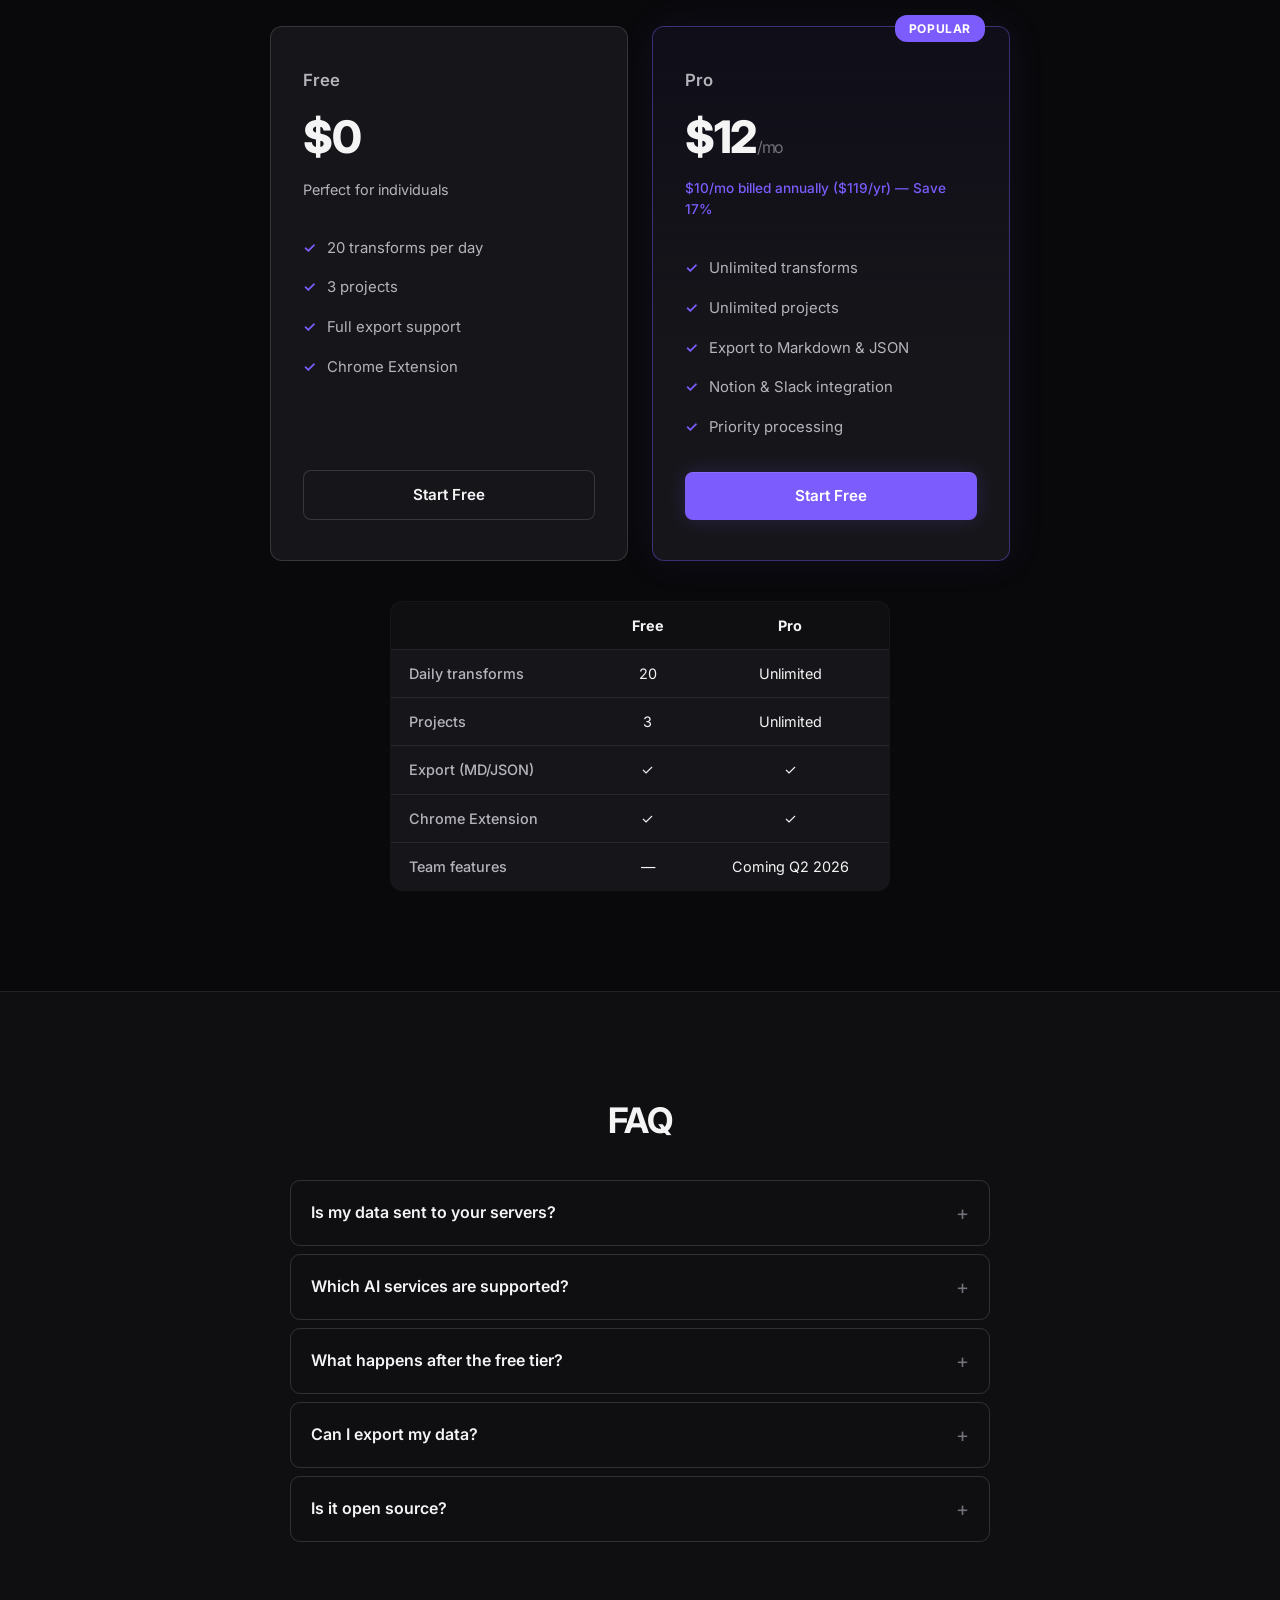
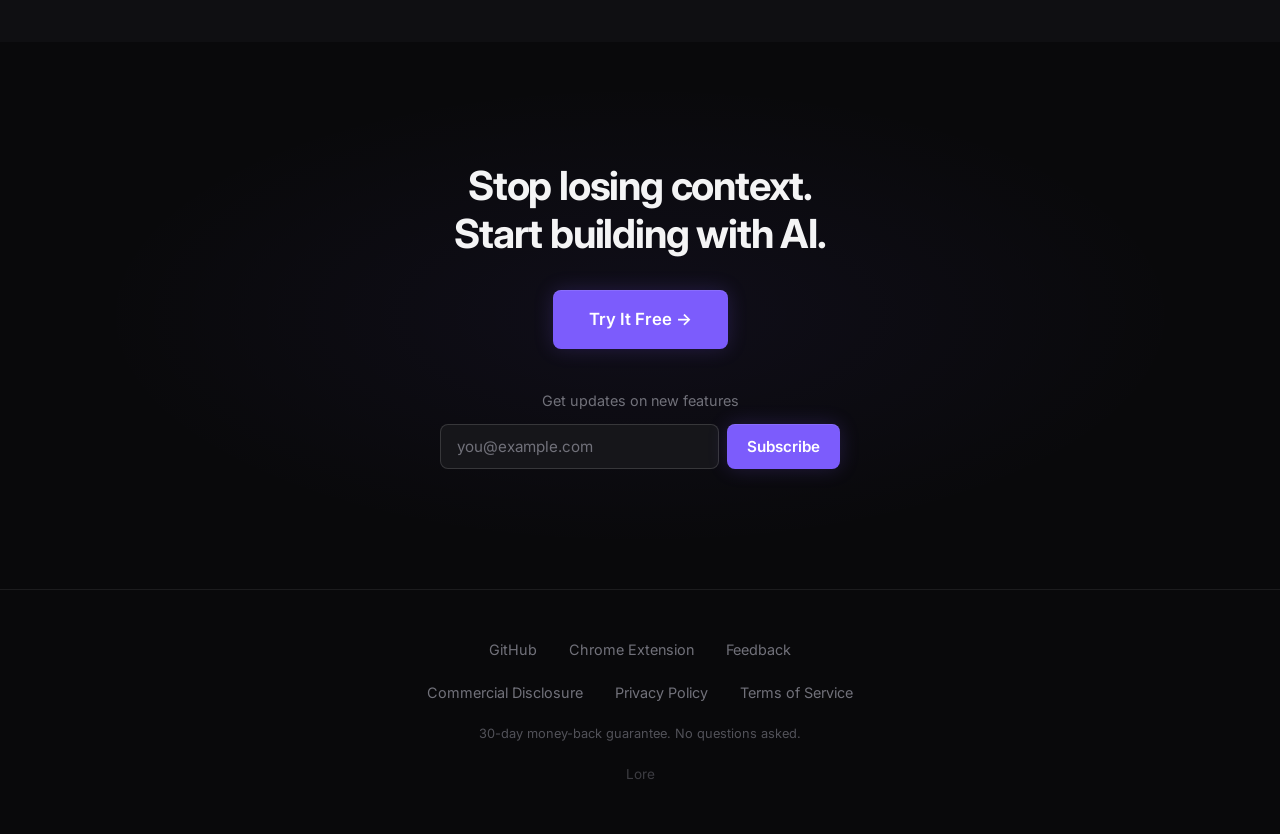
==== commit 5699a82d: "feat: LP overhaul — new headline, FAQ, comparison, Before/After, trust badges - Hero: "Never re-expl" ====
--- a/index.html
+++ b/index.html
@@ -3,16 +3,16 @@
 <head>
   <meta charset="UTF-8">
   <meta name="viewport" content="width=device-width, initial-scale=1.0">
-  <title>Lore — Paste a conversation. Get a project briefing in 30 seconds.</title>
-  <meta name="description" content="Lore extracts decisions, TODOs, blockers, and next steps from any AI conversation — Claude, ChatGPT, or Gemini.">
-  <meta property="og:title" content="Lore — Paste a conversation. Get a project briefing in 30 seconds.">
-  <meta property="og:description" content="Lore extracts decisions, TODOs, blockers, and next steps from any AI conversation — Claude, ChatGPT, or Gemini.">
+  <title>Lore — Never re-explain your AI project again</title>
+  <meta name="description" content="Stop re-explaining your project every session. Structured snapshots from Claude, ChatGPT, or Gemini. Free and open source.">
+  <meta property="og:title" content="Lore — AI Context That Persists">
+  <meta property="og:description" content="Stop re-explaining your project every session. Structured snapshots from Claude, ChatGPT, or Gemini. Free and open source.">
   <meta property="og:image" content="https://lore-landing-vert.vercel.app/hero-screenshot.png">
   <meta property="og:type" content="website">
   <meta property="og:url" content="https://lore-landing-vert.vercel.app">
   <meta name="twitter:card" content="summary_large_image">
-  <meta name="twitter:title" content="Lore — Paste a conversation. Get a project briefing in 30 seconds.">
-  <meta name="twitter:description" content="Lore extracts decisions, TODOs, blockers, and next steps from any AI conversation — Claude, ChatGPT, or Gemini.">
+  <meta name="twitter:title" content="Lore — AI Context That Persists">
+  <meta name="twitter:description" content="Stop re-explaining your project every session. Structured snapshots from Claude, ChatGPT, or Gemini. Free and open source.">
   <meta name="twitter:image" content="https://lore-landing-vert.vercel.app/hero-screenshot.png">
   <link rel="preconnect" href="https://fonts.googleapis.com">
   <link rel="preconnect" href="https://fonts.gstatic.com" crossorigin>
@@ -28,7 +28,7 @@
   <header class="site-header">
     <div class="container header-inner">
       <a href="#" class="logo" onclick="window.scrollTo({top:0,behavior:'smooth'});return false;">Lore</a>
-      <a href="https://lore-lp-one.vercel.app" target="_blank" rel="noopener noreferrer" class="btn btn-sm">Start Free &rarr;</a>
+      <a href="https://lore-lp-one.vercel.app" target="_blank" rel="noopener noreferrer" class="btn btn-sm">Try It Free &rarr;</a>
     </div>
   </header>
 
@@ -39,11 +39,17 @@
       <div class="hero-glow" aria-hidden="true"></div>
       <div class="container hero-content">
         <div class="hero-badge">AI Project Management</div>
-        <h1 class="hero-headline">Paste a conversation.<br>Get a project briefing in <span class="text-gradient">30 seconds</span>.</h1>
-        <p class="hero-sub">Lore extracts decisions, TODOs, blockers, and next steps from any AI conversation — Claude, ChatGPT, or Gemini.</p>
+        <h1 class="hero-headline">Never re-explain your<br>AI project <span class="text-gradient">again</span>.</h1>
+        <p class="hero-sub">Stop re-explaining every session. Paste your AI conversation, get a structured brief you can use next time.</p>
         <div class="hero-ctas">
-          <a href="https://lore-lp-one.vercel.app" target="_blank" rel="noopener noreferrer" class="btn btn-primary btn-lg">Start Free <span aria-hidden="true">&rarr;</span></a>
+          <a href="https://lore-lp-one.vercel.app" target="_blank" rel="noopener noreferrer" class="btn btn-primary btn-lg">Try It Free — No Signup <span aria-hidden="true">&rarr;</span></a>
           <a href="#how" class="btn btn-ghost">See how it works</a>
+        </div>
+        <div class="hero-trust-badges">
+          <span class="trust-badge">&#10003; Quality Verified</span>
+          <span class="trust-badge">&#127760; 8 Languages</span>
+          <span class="trust-badge">&#128274; Works Offline</span>
+          <span class="trust-badge">&#9989; Free during beta (ends April 2026)</span>
         </div>
         <div class="hero-screenshot-wrap">
           <img src="hero-screenshot.png" alt="Lore app screenshot showing a structured project snapshot" class="hero-screenshot" width="1000" height="625" loading="eager">
@@ -84,10 +90,52 @@
       </div>
     </section>
 
+    <!-- What You Get -->
+    <section class="what-you-get">
+      <div class="container">
+        <h2 class="section-title">What You Get</h2>
+        <div class="what-you-get-list">
+          <div class="what-you-get-item">&#10003; Key decisions extracted</div>
+          <div class="what-you-get-item">&#10003; Action items with owners</div>
+          <div class="what-you-get-item">&#10003; Resume checklist for next session</div>
+        </div>
+      </div>
+    </section>
+
+    <!-- Before / After -->
+    <section class="before-after">
+      <div class="container">
+        <h2 class="section-title">With Lore vs. Without</h2>
+        <div class="ba-grid">
+          <div class="ba-card ba-before">
+            <h3 class="ba-label">Without Lore</h3>
+            <ul>
+              <li>Re-explain your project every session</li>
+              <li>Key decisions buried in long conversations</li>
+              <li>Digging through old chats to find that one thing</li>
+            </ul>
+          </div>
+          <div class="ba-card ba-after">
+            <h3 class="ba-label">With Lore</h3>
+            <ul>
+              <li>AI picks up exactly where you left off</li>
+              <li>Decisions, TODOs, and risks organized automatically</li>
+              <li>One dashboard shows status across all projects</li>
+            </ul>
+            <div class="ba-metrics">
+              <span>Save 10+ minutes per session</span>
+              <span>Extract decisions in seconds</span>
+            </div>
+          </div>
+        </div>
+      </div>
+    </section>
+
     <!-- Features -->
     <section class="features" id="features">
       <div class="container">
         <h2 class="section-title">Why Lore</h2>
+        <p class="section-subtitle-sm">Your AI forgets. Notion is manual. Lore automates the bridge.</p>
         <div class="features-grid">
           <div class="feature-card">
             <div class="feature-icon">
@@ -114,6 +162,32 @@
       </div>
     </section>
 
+    <!-- Comparison Table -->
+    <section class="comparison">
+      <div class="container">
+        <h2 class="section-title">Lore vs. Alternatives</h2>
+        <div class="compare-table-wrap">
+          <table class="compare-table">
+            <thead>
+              <tr>
+                <th></th>
+                <th>Lore</th>
+                <th>Manual Notes</th>
+                <th>AI Memory</th>
+              </tr>
+            </thead>
+            <tbody>
+              <tr><td>Auto-structure</td><td class="yes">&#10003;</td><td class="no">&#10007;</td><td class="partial">Partial</td></tr>
+              <tr><td>Works offline</td><td class="yes">&#10003;</td><td class="yes">&#10003;</td><td class="no">&#10007;</td></tr>
+              <tr><td>Cross-provider</td><td class="yes">&#10003;</td><td class="partial">Manual</td><td class="no">&#10007;</td></tr>
+              <tr><td>Open source</td><td class="yes">&#10003;</td><td class="na">N/A</td><td class="no">&#10007;</td></tr>
+              <tr><td>Export</td><td class="yes">&#10003;</td><td class="yes">&#10003;</td><td class="no">&#10007;</td></tr>
+            </tbody>
+          </table>
+        </div>
+      </div>
+    </section>
+
     <!-- Social Proof -->
     <section class="social-proof">
       <div class="container">
@@ -143,6 +217,15 @@
             <span class="stat-label">Works offline</span>
           </div>
         </div>
+      </div>
+    </section>
+
+    <!-- Chrome Extension -->
+    <section class="chrome-ext">
+      <div class="container" style="text-align: center;">
+        <h2 class="section-title">Chrome Extension</h2>
+        <p class="section-subtitle">One-click context injection into Claude, ChatGPT, and Gemini. Install in 2 seconds.</p>
+        <a href="https://chromewebstore.google.com/detail/lore-ai-conversation-snap/opkdpjpgkjcjpkahbljjnhnahliedmkc" target="_blank" rel="noopener noreferrer" class="btn btn-primary">Install Chrome Extension &rarr;</a>
       </div>
     </section>
 
@@ -155,10 +238,12 @@
           <div class="pricing-card">
             <h3 class="pricing-tier">Free</h3>
             <div class="pricing-amount">$0</div>
+            <p class="pricing-value">Perfect for individuals</p>
             <ul class="pricing-features">
               <li>20 transforms per day</li>
               <li>3 projects</li>
-              <li>All core features</li>
+              <li>Full export support</li>
+              <li>Chrome Extension</li>
             </ul>
             <a href="https://lore-lp-one.vercel.app" target="_blank" rel="noopener noreferrer" class="btn btn-secondary">Start Free</a>
           </div>
@@ -166,7 +251,7 @@
             <div class="pricing-badge">Popular</div>
             <h3 class="pricing-tier">Pro</h3>
             <div class="pricing-amount">$12<span class="pricing-period">/mo</span></div>
-            <p class="pricing-annual">or $99/year (save 31%)</p>
+            <p class="pricing-annual">$10/mo billed annually ($119/yr) — Save 17%</p>
             <ul class="pricing-features">
               <li>Unlimited transforms</li>
               <li>Unlimited projects</li>
@@ -177,6 +262,50 @@
             <a href="https://lore-lp-one.vercel.app" target="_blank" rel="noopener noreferrer" class="btn btn-primary">Start Free</a>
           </div>
         </div>
+        <!-- Feature Comparison -->
+        <div class="pricing-compare-wrap">
+          <table class="pricing-compare-table">
+            <thead>
+              <tr><th></th><th>Free</th><th>Pro</th></tr>
+            </thead>
+            <tbody>
+              <tr><td>Daily transforms</td><td>20</td><td>Unlimited</td></tr>
+              <tr><td>Projects</td><td>3</td><td>Unlimited</td></tr>
+              <tr><td>Export (MD/JSON)</td><td>&#10003;</td><td>&#10003;</td></tr>
+              <tr><td>Chrome Extension</td><td>&#10003;</td><td>&#10003;</td></tr>
+              <tr><td>Team features</td><td>—</td><td>Coming Q2 2026</td></tr>
+            </tbody>
+          </table>
+        </div>
+      </div>
+    </section>
+
+    <!-- FAQ -->
+    <section class="faq">
+      <div class="container">
+        <h2 class="section-title">FAQ</h2>
+        <div class="faq-list">
+          <details class="faq-item">
+            <summary class="faq-question">Is my data sent to your servers?</summary>
+            <p class="faq-answer">No. Everything runs in your browser. Your conversations never leave your device. Lore uses your own API key to process conversations.</p>
+          </details>
+          <details class="faq-item">
+            <summary class="faq-question">Which AI services are supported?</summary>
+            <p class="faq-answer">Claude, ChatGPT, and Gemini. Any conversation you can copy, Lore can structure. The Chrome extension also supports one-click capture from all three.</p>
+          </details>
+          <details class="faq-item">
+            <summary class="faq-question">What happens after the free tier?</summary>
+            <p class="faq-answer">Free gives you 20 transforms per day and 3 projects. Pro unlocks unlimited everything for $12/mo ($10/mo annual).</p>
+          </details>
+          <details class="faq-item">
+            <summary class="faq-question">Can I export my data?</summary>
+            <p class="faq-answer">Yes. Export to Markdown, JSON, or copy to clipboard. No data lock-in, ever.</p>
+          </details>
+          <details class="faq-item">
+            <summary class="faq-question">Is it open source?</summary>
+            <p class="faq-answer">Yes. Fully open source on GitHub. You can inspect the code, contribute, or self-host.</p>
+          </details>
+        </div>
       </div>
     </section>
 
@@ -184,10 +313,10 @@
     <section class="final-cta">
       <div class="container">
         <h2 class="cta-headline">Stop losing context.<br>Start building with AI.</h2>
-        <a href="https://lore-lp-one.vercel.app" target="_blank" rel="noopener noreferrer" class="btn btn-primary btn-lg">Start Free &rarr;</a>
+        <a href="https://lore-lp-one.vercel.app" target="_blank" rel="noopener noreferrer" class="btn btn-primary btn-lg">Try It Free &rarr;</a>
         <div class="email-signup">
           <p class="email-label">Get updates on new features</p>
-          <form class="email-form" action="https://formspree.io/f/placeholder" method="POST">
+          <form class="email-form" action="https://formspree.io/f/mvzwdann" method="POST">
             <input type="email" name="email" placeholder="you@example.com" required class="email-input">
             <button type="submit" class="btn btn-primary btn-email">Subscribe</button>
           </form>
@@ -201,15 +330,16 @@
   <footer class="site-footer">
     <div class="container footer-inner">
       <nav class="footer-links" aria-label="Footer navigation">
-        <a href="https://github.com/yo-ban/lore-pwa" target="_blank" rel="noopener noreferrer">GitHub</a>
+        <a href="https://github.com/nao-lore/lore-app" target="_blank" rel="noopener noreferrer">GitHub</a>
         <a href="https://chromewebstore.google.com/detail/lore-ai-conversation-snap/opkdpjpgkjcjpkahbljjnhnahliedmkc" target="_blank" rel="noopener noreferrer">Chrome Extension</a>
-        <a href="https://github.com/yo-ban/lore-pwa/issues" target="_blank" rel="noopener noreferrer">Feedback</a>
+        <a href="https://github.com/nao-lore/lore-app/issues" target="_blank" rel="noopener noreferrer">Feedback</a>
       </nav>
       <nav class="footer-links footer-legal" aria-label="Legal">
         <a href="legal/tokushoho.html">Commercial Disclosure</a>
         <a href="legal/privacy.html">Privacy Policy</a>
         <a href="legal/terms.html">Terms of Service</a>
       </nav>
+      <p class="footer-refund">30-day money-back guarantee. No questions asked.</p>
       <p class="footer-brand">Lore</p>
     </div>
   </footer>
--- a/style.css
+++ b/style.css
@@ -375,4 +375,182 @@
   .cta-headline { font-size: 1.8rem; }
   .hero-screenshot-wrap { margin-top: 40px; }
   .btn-lg { padding: 14px 28px; font-size: 1rem; }
-}
+  .ba-grid { grid-template-columns: 1fr; }
+  .compare-table-wrap { overflow-x: auto; }
+  .pricing-compare-wrap { overflow-x: auto; }
+  .chrome-ext { padding: 64px 0; }
+}
+
+/* --- Trust Badges --- */
+.hero-trust-badges {
+  display: flex; gap: 16px; justify-content: center; flex-wrap: wrap;
+  margin-top: 24px;
+}
+
+.trust-badge {
+  font-size: 0.85rem; color: var(--text-secondary);
+  background: var(--accent-soft); border: 1px solid rgba(124, 92, 252, 0.15);
+  padding: 6px 14px; border-radius: 20px;
+}
+
+/* --- What You Get --- */
+.what-you-get {
+  padding: 80px 0; background: var(--bg-alt);
+  border-top: 1px solid var(--border); border-bottom: 1px solid var(--border);
+}
+
+.what-you-get-list {
+  display: flex; gap: 32px; justify-content: center; flex-wrap: wrap; margin-top: 32px;
+}
+
+.what-you-get-item {
+  font-size: 1.05rem; font-weight: 600; color: var(--accent);
+  background: var(--accent-soft); border: 1px solid rgba(124, 92, 252, 0.15);
+  padding: 14px 24px; border-radius: 10px;
+}
+
+/* --- Before / After --- */
+.before-after { padding: 100px 0; }
+
+.ba-grid {
+  display: grid; grid-template-columns: 1fr 1fr; gap: 24px;
+  max-width: 800px; margin: 32px auto 0;
+}
+
+.ba-card {
+  background: var(--surface); border: 1px solid var(--border-strong);
+  border-radius: var(--radius); padding: 32px 28px;
+}
+
+.ba-before { opacity: 0.7; }
+
+.ba-after {
+  border-color: rgba(124, 92, 252, 0.4);
+  background: linear-gradient(180deg, rgba(124, 92, 252, 0.06) 0%, var(--surface) 60%);
+}
+
+.ba-label {
+  font-size: 0.8rem; font-weight: 700; text-transform: uppercase;
+  letter-spacing: 0.06em; color: var(--accent); margin-bottom: 16px;
+}
+
+.ba-card ul { display: flex; flex-direction: column; gap: 12px; }
+
+.ba-card li {
+  font-size: 0.93rem; color: var(--text-secondary); line-height: 1.5;
+  padding-left: 20px; position: relative;
+}
+
+.ba-before li::before { content: '✕'; position: absolute; left: 0; color: #ef4444; }
+.ba-after li::before { content: '✓'; position: absolute; left: 0; color: var(--accent); font-weight: 600; }
+
+.ba-metrics {
+  margin-top: 16px; padding-top: 16px; border-top: 1px solid var(--border);
+  display: flex; flex-direction: column; gap: 6px;
+}
+
+.ba-metrics span {
+  font-size: 0.85rem; font-weight: 600; color: var(--accent);
+}
+
+/* --- Comparison Table --- */
+.comparison {
+  padding: 100px 0; background: var(--bg-alt);
+  border-top: 1px solid var(--border); border-bottom: 1px solid var(--border);
+}
+
+.compare-table-wrap { max-width: 700px; margin: 32px auto 0; }
+
+.compare-table {
+  width: 100%; border-collapse: collapse;
+  background: var(--surface); border-radius: var(--radius);
+  overflow: hidden; border: 1px solid var(--border-strong);
+}
+
+.compare-table th, .compare-table td {
+  padding: 14px 20px; text-align: center; font-size: 0.93rem;
+  border-bottom: 1px solid var(--border);
+}
+
+.compare-table th {
+  background: var(--bg-alt); font-weight: 700; color: var(--text);
+}
+
+.compare-table td:first-child { text-align: left; font-weight: 500; color: var(--text-secondary); }
+
+.compare-table .yes { color: var(--accent); font-weight: 700; }
+.compare-table .no { color: #ef4444; }
+.compare-table .partial { color: var(--muted); font-style: italic; }
+.compare-table .na { color: var(--muted); }
+
+.section-subtitle-sm {
+  text-align: center; color: var(--muted); font-size: 1rem;
+  margin-bottom: 48px; margin-top: -8px;
+}
+
+/* --- Chrome Extension --- */
+.chrome-ext {
+  padding: 80px 0;
+}
+
+/* --- Pricing Compare --- */
+.pricing-compare-wrap { max-width: 500px; margin: 40px auto 0; }
+
+.pricing-compare-table {
+  width: 100%; border-collapse: collapse;
+  background: var(--surface); border-radius: var(--radius);
+  overflow: hidden; border: 1px solid var(--border-strong);
+}
+
+.pricing-compare-table th, .pricing-compare-table td {
+  padding: 12px 18px; text-align: center; font-size: 0.9rem;
+  border-bottom: 1px solid var(--border);
+}
+
+.pricing-compare-table th { background: var(--bg-alt); font-weight: 700; }
+.pricing-compare-table td:first-child { text-align: left; font-weight: 500; color: var(--text-secondary); }
+
+.pricing-value {
+  font-size: 0.9rem; color: var(--text-secondary); margin-bottom: 4px;
+}
+
+/* --- FAQ --- */
+.faq { padding: 100px 0; background: var(--bg-alt); border-top: 1px solid var(--border); }
+
+.faq-list {
+  max-width: 700px; margin: 32px auto 0;
+  display: flex; flex-direction: column; gap: 8px;
+}
+
+.faq-item {
+  border: 1px solid var(--border-strong); border-radius: 10px;
+  overflow: hidden; transition: border-color 0.2s;
+}
+
+.faq-item[open] { border-color: var(--accent); }
+
+.faq-question {
+  padding: 16px 20px; font-size: 1rem; font-weight: 600;
+  color: var(--text); cursor: pointer; list-style: none;
+  display: flex; align-items: center; justify-content: space-between;
+}
+
+.faq-question::-webkit-details-marker { display: none; }
+
+.faq-question::after {
+  content: '+'; font-size: 20px; font-weight: 400;
+  color: var(--muted); flex-shrink: 0; margin-left: 12px;
+}
+
+.faq-item[open] .faq-question::after { content: '\2212'; }
+.faq-question:hover { color: var(--accent); }
+
+.faq-answer {
+  padding: 0 20px 16px; font-size: 0.93rem; line-height: 1.7;
+  color: var(--text-secondary); margin: 0;
+}
+
+/* --- Footer refund --- */
+.footer-refund {
+  font-size: 0.8rem; color: var(--muted); opacity: 0.7;
+}
